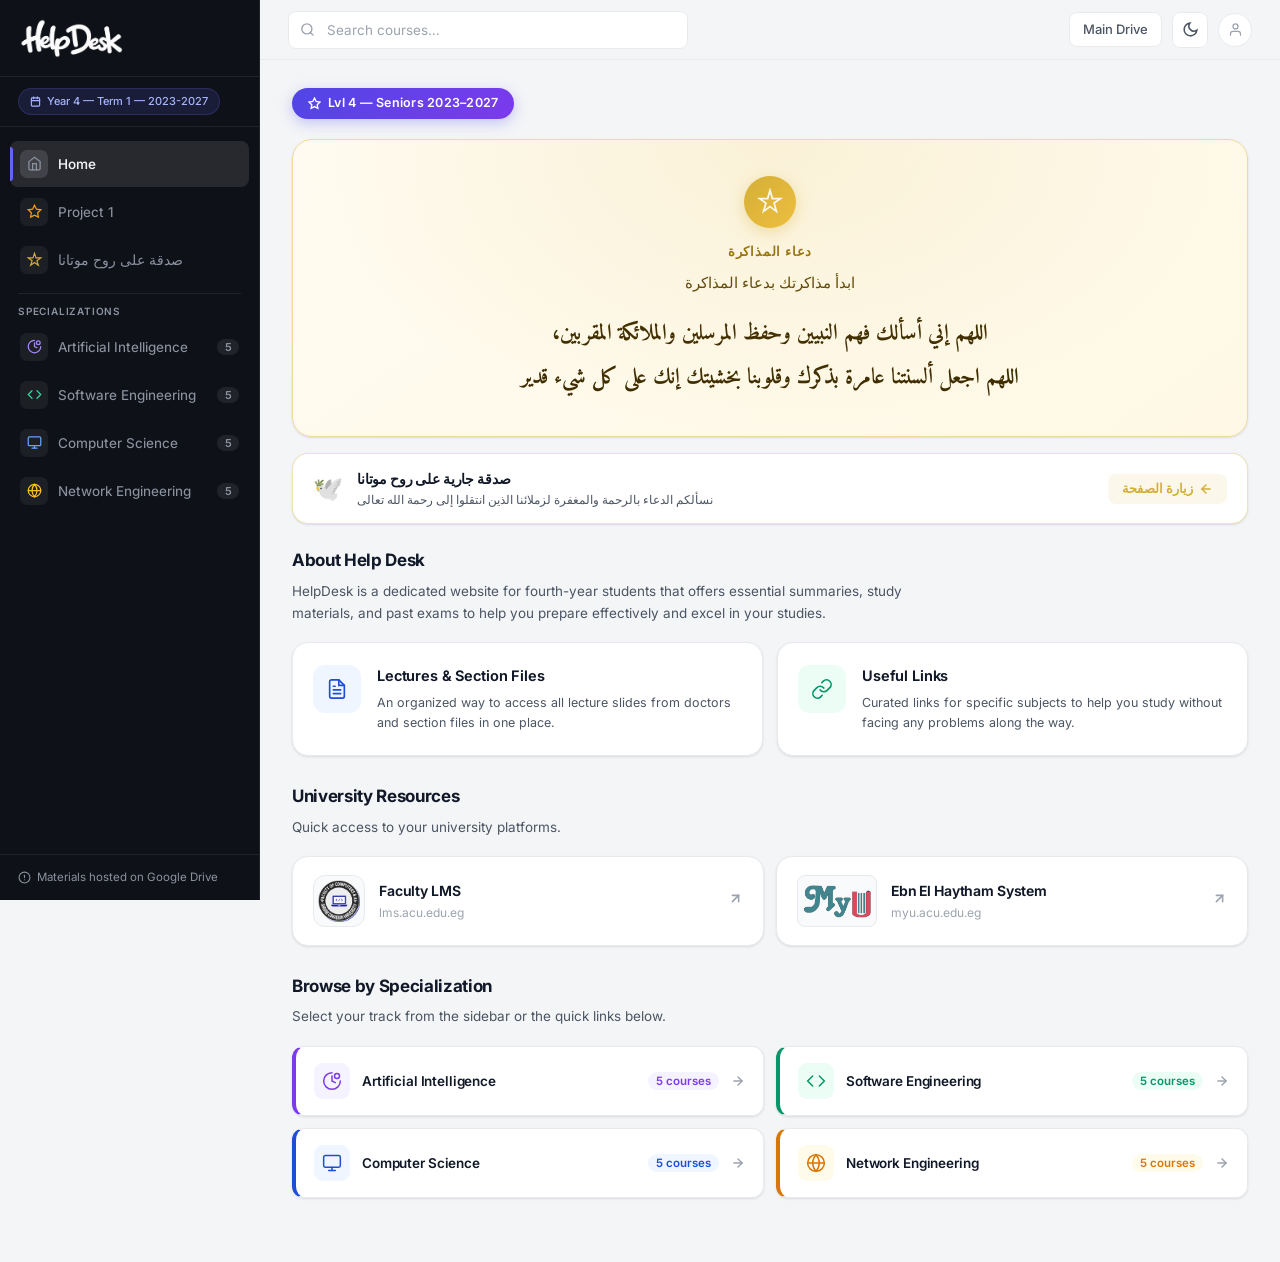
==== index.html @ 08534750 "feat: add memorial tribute page, D favicon logo, and update year range to 2023-2027" ====
<!DOCTYPE html>
<html lang="en" data-theme="light">
<head>
  <meta charset="UTF-8" />
  <meta name="viewport" content="width=device-width, initial-scale=1.0" />
  <title>ACU · Help Desk — L4 Term 1</title>
  <link rel="icon" type="image/png" href="images/D%20logo.png" />
  <link rel="apple-touch-icon" href="images/D%20logo.png" />
  <link rel="preconnect" href="https://fonts.googleapis.com" />
  <link rel="preconnect" href="https://fonts.gstatic.com" crossorigin />
  <link href="https://fonts.googleapis.com/css2?family=Inter:ital,opsz,wght@0,14..32,300;0,14..32,400;0,14..32,500;0,14..32,600;0,14..32,700;0,14..32,800;1,14..32,400&family=Amiri:ital,wght@0,400;0,700;1,400&display=swap" rel="stylesheet" />
  <link rel="stylesheet" href="styles.css" />
</head>
<body>

  <!-- ═══════════ SIDEBAR ═══════════ -->
  <aside class="sidebar" id="sidebar">

    <div class="sidebar-brand">
      <!-- logo 2 = white version, perfect on dark sidebar -->
      <img src="images/logo 2.png" alt="Help Desk" class="sidebar-logo" />
    </div>

    <div class="sidebar-term">
      <div class="term-pill">
        <svg width="11" height="11" viewBox="0 0 24 24" fill="none" stroke="currentColor" stroke-width="2.5" stroke-linecap="round"><rect x="3" y="4" width="18" height="18" rx="2"/><line x1="16" y1="2" x2="16" y2="6"/><line x1="8" y1="2" x2="8" y2="6"/><line x1="3" y1="10" x2="21" y2="10"/></svg>
        Year 4 &mdash; Term 1 &mdash; 2023-2027
      </div>
    </div>

    <nav class="sidebar-nav">

      <button class="nav-item active" data-view="home">
        <span class="nav-item-icon">
          <svg width="15" height="15" viewBox="0 0 24 24" fill="none" stroke="currentColor" stroke-width="2" stroke-linecap="round"><path d="M3 9l9-7 9 7v11a2 2 0 0 1-2 2H5a2 2 0 0 1-2-2z"/><polyline points="9 22 9 12 15 12 15 22"/></svg>
        </span>
        Home
      </button>

      <button class="nav-item nav-item-project" data-view="project1">
        <span class="nav-item-icon nav-proj">
          <svg width="15" height="15" viewBox="0 0 24 24" fill="none" stroke="currentColor" stroke-width="2" stroke-linecap="round"><polygon points="12 2 15.09 8.26 22 9.27 17 14.14 18.18 21.02 12 17.77 5.82 21.02 7 14.14 2 9.27 8.91 8.26 12 2"/></svg>
        </span>
        Project 1
      </button>

      <button class="nav-item nav-item-memorial" data-view="memorial">
        <span class="nav-item-icon nav-mem">
          <svg width="15" height="15" viewBox="0 0 24 24" fill="none" stroke="currentColor" stroke-width="1.8" stroke-linecap="round"><path d="M12 2l2.4 7.4h7.6l-6.2 4.5 2.4 7.4-6.2-4.5-6.2 4.5 2.4-7.4-6.2-4.5h7.6z"/></svg>
        </span>
        صدقة على روح موتانا
      </button>

      <div class="nav-divider"></div>
      <p class="nav-section-label">Specializations</p>

      <button class="nav-item" data-view="ai">
        <span class="nav-item-icon nav-ai">
          <svg width="15" height="15" viewBox="0 0 24 24" fill="none" stroke="currentColor" stroke-width="2" stroke-linecap="round"><path d="M12 2a10 10 0 1 0 10 10"/><path d="M12 6v6l4 2"/><circle cx="18" cy="6" r="3"/></svg>
        </span>
        Artificial Intelligence
        <span class="nav-item-count" id="nav-ai-count"></span>
      </button>

      <button class="nav-item" data-view="software">
        <span class="nav-item-icon nav-sw">
          <svg width="15" height="15" viewBox="0 0 24 24" fill="none" stroke="currentColor" stroke-width="2" stroke-linecap="round"><polyline points="16 18 22 12 16 6"/><polyline points="8 6 2 12 8 18"/></svg>
        </span>
        Software Engineering
        <span class="nav-item-count" id="nav-sw-count"></span>
      </button>

      <button class="nav-item" data-view="cs">
        <span class="nav-item-icon nav-cs">
          <svg width="15" height="15" viewBox="0 0 24 24" fill="none" stroke="currentColor" stroke-width="2" stroke-linecap="round"><rect x="2" y="3" width="20" height="14" rx="2"/><line x1="8" y1="21" x2="16" y2="21"/><line x1="12" y1="17" x2="12" y2="21"/></svg>
        </span>
        Computer Science
        <span class="nav-item-count" id="nav-cs-count"></span>
      </button>

      <button class="nav-item" data-view="network">
        <span class="nav-item-icon nav-net">
          <svg width="15" height="15" viewBox="0 0 24 24" fill="none" stroke="currentColor" stroke-width="2" stroke-linecap="round"><circle cx="12" cy="12" r="10"/><line x1="2" y1="12" x2="22" y2="12"/><path d="M12 2a15.3 15.3 0 0 1 4 10 15.3 15.3 0 0 1-4 10 15.3 15.3 0 0 1-4-10 15.3 15.3 0 0 1 4-10z"/></svg>
        </span>
        Network Engineering
        <span class="nav-item-count" id="nav-net-count"></span>
      </button>

    </nav>

    <div class="sidebar-footer">
      <div class="sidebar-footer-info">
        <svg width="13" height="13" viewBox="0 0 24 24" fill="none" stroke="currentColor" stroke-width="2" stroke-linecap="round"><circle cx="12" cy="12" r="10"/><line x1="12" y1="8" x2="12" y2="12"/><line x1="12" y1="16" x2="12.01" y2="16"/></svg>
        Materials hosted on Google Drive
      </div>
    </div>
  </aside>

  <!-- ═══════════ MAIN WRAPPER ═══════════ -->
  <div class="main-wrapper">

    <!-- ── TOP BAR ── -->
    <header class="topbar">
      <button class="menu-toggle" id="menuToggle" aria-label="Toggle menu">
        <svg width="20" height="20" viewBox="0 0 24 24" fill="none" stroke="currentColor" stroke-width="2.2" stroke-linecap="round"><line x1="3" y1="6" x2="21" y2="6"/><line x1="3" y1="12" x2="21" y2="12"/><line x1="3" y1="18" x2="21" y2="18"/></svg>
      </button>

      <!-- Logo visible on mobile when sidebar is hidden -->
      <img src="images/logo 1.png" alt="Help Desk" class="topbar-logo" />

      <div class="topbar-search">
        <svg class="search-icon-svg" width="15" height="15" viewBox="0 0 24 24" fill="none" stroke="currentColor" stroke-width="2.2" stroke-linecap="round"><circle cx="11" cy="11" r="8"/><line x1="21" y1="21" x2="16.65" y2="16.65"/></svg>
        <input type="text" id="searchInput" class="topbar-search-input" placeholder="Search courses…" />
      </div>

      <div class="topbar-right">
        <a href="https://drive.google.com/drive/folders/1LhXXsrjzi-ho9VLACnI80cPHUGIkJJxs?usp=sharing"
           target="_blank" rel="noopener noreferrer" class="topbar-drive-btn">
          <img src="https://ssl.gstatic.com/images/branding/product/1x/drive_2020q4_32dp.png"
               alt="Drive" width="16" height="16" onerror="this.style.display='none'" />
          Main Drive
        </a>

        <!-- ── THEME TOGGLE ── -->
        <button class="theme-toggle" id="themeToggle" aria-label="Toggle dark mode">
          <!-- Sun icon (shown in dark mode) -->
          <svg class="icon-sun" width="17" height="17" viewBox="0 0 24 24" fill="none" stroke="currentColor" stroke-width="2.2" stroke-linecap="round"><circle cx="12" cy="12" r="5"/><line x1="12" y1="1" x2="12" y2="3"/><line x1="12" y1="21" x2="12" y2="23"/><line x1="4.22" y1="4.22" x2="5.64" y2="5.64"/><line x1="18.36" y1="18.36" x2="19.78" y2="19.78"/><line x1="1" y1="12" x2="3" y2="12"/><line x1="21" y1="12" x2="23" y2="12"/><line x1="4.22" y1="19.78" x2="5.64" y2="18.36"/><line x1="18.36" y1="5.64" x2="19.78" y2="4.22"/></svg>
          <!-- Moon icon (shown in light mode) -->
          <svg class="icon-moon" width="17" height="17" viewBox="0 0 24 24" fill="none" stroke="currentColor" stroke-width="2.2" stroke-linecap="round"><path d="M21 12.79A9 9 0 1 1 11.21 3 7 7 0 0 0 21 12.79z"/></svg>
        </button>

        <div class="topbar-avatar">
          <svg width="15" height="15" viewBox="0 0 24 24" fill="none" stroke="currentColor" stroke-width="2" stroke-linecap="round"><path d="M20 21v-2a4 4 0 0 0-4-4H8a4 4 0 0 0-4 4v2"/><circle cx="12" cy="7" r="4"/></svg>
        </div>
      </div>
    </header>

    <!-- ── PAGE CONTENT ── -->
    <main class="page-content">

      <!-- ══════════════ HOME VIEW ══════════════ -->
      <div id="view-home" class="view active">

        <div class="home-level-row">
          <span class="level-badge">
            <svg width="13" height="13" viewBox="0 0 24 24" fill="none" stroke="currentColor" stroke-width="2.5" stroke-linecap="round"><polygon points="12 2 15.09 8.26 22 9.27 17 14.14 18.18 21.02 12 17.77 5.82 21.02 7 14.14 2 9.27 8.91 8.26 12 2"/></svg>
            Lvl 4 — Seniors 2023–2027
          </span>
        </div>

        <!-- Dua Card -->
        <div class="dua-card">
          <div class="dua-ornament">
            <svg width="28" height="28" viewBox="0 0 24 24" fill="none" stroke="currentColor" stroke-width="1.5" stroke-linecap="round"><path d="M12 2l2 7h7l-5.5 4 2 7L12 16l-5.5 4 2-7L3 9h7z"/></svg>
          </div>
          <p class="dua-label">دعاء المذاكرة</p>
          <p class="dua-text">ابدأ مذاكرتك بدعاء المذاكرة</p>
          <p class="dua-arabic">
            اللهم إني أسألك فهم النبيين وحفظ المرسلين والملائكة المقربين،<br />
            اللهم اجعل ألسنتنا عامرة بذكرك وقلوبنا بخشيتك إنك على كل شيء قدير
          </p>
        </div>

        <!-- Memorial Callout Banner on Home -->
        <div class="home-memorial-banner" id="homeMemorialBanner">
          <div class="hmb-left">
            <span class="hmb-icon">🕊️</span>
            <div class="hmb-text">
              <span class="hmb-title">صدقة جارية على روح موتانا</span>
              <span class="hmb-sub">نسألكم الدعاء بالرحمة والمغفرة لزملائنا الذين انتقلوا إلى رحمة الله تعالى</span>
            </div>
          </div>
          <span class="hmb-btn">
            زيارة الصفحة
            <svg width="14" height="14" viewBox="0 0 24 24" fill="none" stroke="currentColor" stroke-width="2.5" stroke-linecap="round"><line x1="19" y1="12" x2="5" y2="12"></line><polyline points="12 19 5 12 12 5"></polyline></svg>
          </span>
        </div>

        <!-- About -->
        <div class="home-section-block">
          <h2 class="home-section-title">About Help Desk</h2>
          <p class="home-section-desc">
            HelpDesk is a dedicated website for fourth-year students that offers essential summaries,
            study materials, and past exams to help you prepare effectively and excel in your studies.
          </p>
        </div>

        <!-- Feature cards -->
        <div class="feature-cards">
          <div class="feature-card">
            <div class="feature-icon fc-blue">
              <svg width="22" height="22" viewBox="0 0 24 24" fill="none" stroke="currentColor" stroke-width="1.8" stroke-linecap="round"><path d="M14 2H6a2 2 0 0 0-2 2v16a2 2 0 0 0 2 2h12a2 2 0 0 0 2-2V8z"/><polyline points="14 2 14 8 20 8"/><line x1="16" y1="13" x2="8" y2="13"/><line x1="16" y1="17" x2="8" y2="17"/><polyline points="10 9 9 9 8 9"/></svg>
            </div>
            <div class="feature-card-body">
              <h3 class="feature-card-title">Lectures &amp; Section Files</h3>
              <p class="feature-card-desc">An organized way to access all lecture slides from doctors and section files in one place.</p>
            </div>
          </div>
          <div class="feature-card">
            <div class="feature-icon fc-green">
              <svg width="22" height="22" viewBox="0 0 24 24" fill="none" stroke="currentColor" stroke-width="1.8" stroke-linecap="round"><path d="M10 13a5 5 0 0 0 7.54.54l3-3a5 5 0 0 0-7.07-7.07l-1.72 1.71"/><path d="M14 11a5 5 0 0 0-7.54-.54l-3 3a5 5 0 0 0 7.07 7.07l1.71-1.71"/></svg>
            </div>
            <div class="feature-card-body">
              <h3 class="feature-card-title">Useful Links</h3>
              <p class="feature-card-desc">Curated links for specific subjects to help you study without facing any problems along the way.</p>
            </div>
          </div>
        </div>

        <!-- University Resources -->
        <div class="home-section-block">
          <h2 class="home-section-title">University Resources</h2>
          <p class="home-section-desc">Quick access to your university platforms.</p>
        </div>

        <div class="resource-links-wrap">
          <a href="https://lms.acu.edu.eg" target="_blank" rel="noopener noreferrer" class="resource-link-card">
            <div class="resource-logo-wrap rl-plain">
              <img src="images/logo-lms.png" alt="ACU LMS" class="resource-logo-img" />
            </div>
            <div class="resource-link-text">
              <span class="resource-link-title">Faculty LMS</span>
              <span class="resource-link-url">lms.acu.edu.eg</span>
            </div>
            <div class="resource-link-arrow">
              <svg width="15" height="15" viewBox="0 0 24 24" fill="none" stroke="currentColor" stroke-width="2.5" stroke-linecap="round"><line x1="7" y1="17" x2="17" y2="7"/><polyline points="7 7 17 7 17 17"/></svg>
            </div>
          </a>
          <a href="https://myu.acu.edu.eg" target="_blank" rel="noopener noreferrer" class="resource-link-card">
            <div class="resource-logo-wrap rl-plain rl-myu">
              <img src="images/logo-myu.png" alt="MyU – Ebn El Haytham" class="resource-logo-img resource-logo-wide" />
            </div>
            <div class="resource-link-text">
              <span class="resource-link-title">Ebn El Haytham System</span>
              <span class="resource-link-url">myu.acu.edu.eg</span>
            </div>
            <div class="resource-link-arrow">
              <svg width="15" height="15" viewBox="0 0 24 24" fill="none" stroke="currentColor" stroke-width="2.5" stroke-linecap="round"><line x1="7" y1="17" x2="17" y2="7"/><polyline points="7 7 17 7 17 17"/></svg>
            </div>
          </a>
        </div>

        <!-- Browse by Spec -->
        <div class="home-section-block">
          <h2 class="home-section-title">Browse by Specialization</h2>
          <p class="home-section-desc">Select your track from the sidebar or the quick links below.</p>
        </div>

        <div class="spec-quick-grid">
          <button class="spec-quick-card sqc-ai"  data-view="ai">
            <div class="sqc-icon"><svg width="20" height="20" viewBox="0 0 24 24" fill="none" stroke="currentColor" stroke-width="1.8" stroke-linecap="round"><path d="M12 2a10 10 0 1 0 10 10"/><path d="M12 6v6l4 2"/><circle cx="18" cy="6" r="3"/></svg></div>
            <span class="sqc-name">Artificial Intelligence</span>
            <span class="sqc-count" id="sqc-ai-count"></span>
            <svg class="sqc-arrow" width="14" height="14" viewBox="0 0 24 24" fill="none" stroke="currentColor" stroke-width="2.5" stroke-linecap="round"><line x1="5" y1="12" x2="19" y2="12"/><polyline points="12 5 19 12 12 19"/></svg>
          </button>
          <button class="spec-quick-card sqc-sw"  data-view="software">
            <div class="sqc-icon"><svg width="20" height="20" viewBox="0 0 24 24" fill="none" stroke="currentColor" stroke-width="1.8" stroke-linecap="round"><polyline points="16 18 22 12 16 6"/><polyline points="8 6 2 12 8 18"/></svg></div>
            <span class="sqc-name">Software Engineering</span>
            <span class="sqc-count" id="sqc-sw-count"></span>
            <svg class="sqc-arrow" width="14" height="14" viewBox="0 0 24 24" fill="none" stroke="currentColor" stroke-width="2.5" stroke-linecap="round"><line x1="5" y1="12" x2="19" y2="12"/><polyline points="12 5 19 12 12 19"/></svg>
          </button>
          <button class="spec-quick-card sqc-cs"  data-view="cs">
            <div class="sqc-icon"><svg width="20" height="20" viewBox="0 0 24 24" fill="none" stroke="currentColor" stroke-width="1.8" stroke-linecap="round"><rect x="2" y="3" width="20" height="14" rx="2"/><line x1="8" y1="21" x2="16" y2="21"/><line x1="12" y1="17" x2="12" y2="21"/></svg></div>
            <span class="sqc-name">Computer Science</span>
            <span class="sqc-count" id="sqc-cs-count"></span>
            <svg class="sqc-arrow" width="14" height="14" viewBox="0 0 24 24" fill="none" stroke="currentColor" stroke-width="2.5" stroke-linecap="round"><line x1="5" y1="12" x2="19" y2="12"/><polyline points="12 5 19 12 12 19"/></svg>
          </button>
          <button class="spec-quick-card sqc-net" data-view="network">
            <div class="sqc-icon"><svg width="20" height="20" viewBox="0 0 24 24" fill="none" stroke="currentColor" stroke-width="1.8" stroke-linecap="round"><circle cx="12" cy="12" r="10"/><line x1="2" y1="12" x2="22" y2="12"/><path d="M12 2a15.3 15.3 0 0 1 4 10 15.3 15.3 0 0 1-4 10 15.3 15.3 0 0 1-4-10 15.3 15.3 0 0 1 4-10z"/></svg></div>
            <span class="sqc-name">Network Engineering</span>
            <span class="sqc-count" id="sqc-net-count"></span>
            <svg class="sqc-arrow" width="14" height="14" viewBox="0 0 24 24" fill="none" stroke="currentColor" stroke-width="2.5" stroke-linecap="round"><line x1="5" y1="12" x2="19" y2="12"/><polyline points="12 5 19 12 12 19"/></svg>
          </button>
        </div>

      </div><!-- /view-home -->

      <!-- ══════════════ PROJECT 1 VIEW ══════════════ -->
      <div id="view-project1" class="view">

        <!-- Header banner -->
        <div class="proj-hero">
          <div class="proj-hero-left">
            <div class="proj-hero-icon">
              <svg width="28" height="28" viewBox="0 0 24 24" fill="none" stroke="currentColor" stroke-width="1.8" stroke-linecap="round"><polygon points="12 2 15.09 8.26 22 9.27 17 14.14 18.18 21.02 12 17.77 5.82 21.02 7 14.14 2 9.27 8.91 8.26 12 2"/></svg>
            </div>
            <div>
              <p class="proj-hero-eyebrow">Year 4 · Term 1 · Graduation Project</p>
              <h1 class="proj-hero-title">Project 1</h1>
              <p class="proj-hero-sub">Official registration instructions and document for all graduation project teams.</p>
            </div>
          </div>
        </div>

        <!-- Registration Paper Callout Card -->
        <div class="proj-paper-card">
          <div class="proj-paper-left">
            <div class="proj-paper-icon">
              <svg width="24" height="24" viewBox="0 0 24 24" fill="none" stroke="currentColor" stroke-width="1.8" stroke-linecap="round" stroke-linejoin="round">
                <path d="M14 2H6a2 2 0 0 0-2 2v16a2 2 0 0 0 2 2h12a2 2 0 0 0 2-2V8z"></path>
                <polyline points="14 2 14 8 20 8"></polyline>
                <line x1="16" y1="13" x2="8" y2="13"></line>
                <line x1="16" y1="17" x2="8" y2="17"></line>
                <polyline points="10 9 9 9 8 9"></polyline>
              </svg>
            </div>
            <div>
              <h3 class="proj-paper-title">Official Registration Form</h3>
              <p class="proj-paper-desc">Download and print the official Project 1 registration paper from Google Drive.</p>
            </div>
          </div>
          <a href="https://drive.google.com/file/d/1460N9HAFZfGR1ZW2xSIylNCJNWN2vPvY/view?usp=sharing" target="_blank" rel="noopener noreferrer" class="proj-paper-btn">
            <img src="https://ssl.gstatic.com/images/branding/product/1x/drive_2020q4_32dp.png" alt="Drive" width="16" height="16" onerror="this.style.display='none'" />
            Open on Google Drive
            <svg width="14" height="14" viewBox="0 0 24 24" fill="none" stroke="currentColor" stroke-width="2.2" stroke-linecap="round"><line x1="7" y1="17" x2="17" y2="7"></line><polyline points="7 7 17 7 17 17"></polyline></svg>
          </a>
        </div>

        <!-- Registration Instructions & Rules -->
        <div class="home-section-block">
          <h2 class="home-section-title">Registration Guidelines</h2>
          <p class="home-section-desc">Follow these mandatory steps to successfully register your graduation project.</p>
        </div>

        <div class="proj-rules-grid">

          <div class="proj-rule-card">
            <div class="proj-rule-num">1</div>
            <div class="proj-rule-body">
              <h3 class="proj-rule-title">Team Composition</h3>
              <p class="proj-rule-text">Every team must consist of <strong>6 to 7 members</strong>. Form your group before approaching supervisors.</p>
            </div>
          </div>

          <div class="proj-rule-card">
            <div class="proj-rule-num">2</div>
            <div class="proj-rule-body">
              <h3 class="proj-rule-title">Doctor's Signature</h3>
              <p class="proj-rule-text">Each team must print the registration paper and have it officially signed by your <strong>desired supervisor (Doctor)</strong>.</p>
            </div>
          </div>

          <div class="proj-rule-card">
            <div class="proj-rule-num">3</div>
            <div class="proj-rule-body">
              <h3 class="proj-rule-title">Submit to TAs</h3>
              <p class="proj-rule-text">Once signed by the doctor, send the signed registration paper to the <strong>Teaching Assistant (TA)</strong> of each student in the team to complete the registration.</p>
            </div>
          </div>

        </div>

      </div><!-- /view-project1 -->

      <!-- ══════════════ MEMORIAL VIEW ══════════════ -->
      <div id="view-memorial" class="view">

        <!-- Quran Verse & Intro Banner -->
        <div class="memorial-hero">
          <div class="memorial-ornament">
            <svg width="28" height="28" viewBox="0 0 24 24" fill="none" stroke="currentColor" stroke-width="1.6" stroke-linecap="round"><path d="M12 2l2.4 7.4h7.6l-6.2 4.5 2.4 7.4-6.2-4.5-6.2 4.5 2.4-7.4-6.2-4.5h7.6z"/></svg>
          </div>
          <p class="memorial-bismillah">بِسْمِ اللَّهِ الرَّحْمَٰنِ الرَّحِيمِ</p>
          <h1 class="memorial-quran-verse">﴿ وَبَشِّرِ الصَّابِرِينَ الَّذِينَ إِذَا أَصَابَتْهُم مُّصِيبَةٌ قَالُوا إِنَّا لِلَّهِ وَإِنَّا إِلَيْهِ رَاجِعُونَ ﴾</h1>

          <div class="memorial-intro-box">
            <p class="memorial-intro-text">
              نرجو منكم الدعاء بالرحمة والمغفرة لزملائنا من الدفعة الأكبر والكليات الأخرى الذين انتقلوا إلى رحمة الله. نسأل الله أن يجعل قبورهم روضة من رياض الجنة، وأن يلهم أهلهم وذويهم الصبر والسلوان.
            </p>
          </div>
        </div>

        <!-- Section Title -->
        <div class="home-section-block memorial-section-head">
          <h2 class="home-section-title">فقداء جامعتنا الغاليين</h2>
          <p class="home-section-desc">نسألكم الفاتحة وصالح الدعاء لهم بالرحمة والمغفرة</p>
        </div>

        <!-- Students Memorial Grid -->
        <div class="memorial-grid">

          <!-- Student 1: Mahmoud -->
          <div class="memorial-card">
            <div class="memorial-avatar-wrap">
              <img src="images/memorial/mahmoud.webp" alt="محمود محمد عبدالحكم الطويل" class="memorial-avatar-img" />
              <span class="memorial-badge">كلية حاسبات</span>
            </div>
            <div class="memorial-card-body">
              <h3 class="memorial-name">محمود محمد عبدالحكم الطويل</h3>
              <p class="memorial-faculty">كلية الحاسبات والمعلومات</p>
              <div class="memorial-divider"></div>
              <p class="memorial-dua">
                اللهم اغفر له وارحمه، وعافه واعف عنه، وأكرم نزله، ووسّع مدخله، واغسله بالماء والثلج والبرد، ونقّه من الخطايا كما ينقى الثوب الأبيض من الدنس، واجعل قبره روضة من رياض الجنة.
              </p>
            </div>
          </div>

          <!-- Student 2: Abdullah -->
          <div class="memorial-card">
            <div class="memorial-avatar-wrap">
              <img src="images/memorial/abdullah.webp" alt="عبدالله طه" class="memorial-avatar-img" />
              <span class="memorial-badge">كلية حاسبات</span>
            </div>
            <div class="memorial-card-body">
              <h3 class="memorial-name">عبدالله طه</h3>
              <p class="memorial-faculty">كلية الحاسبات والمعلومات</p>
              <div class="memorial-divider"></div>
              <p class="memorial-dua">
                اللهم ارحمه رحمة واسعة، وأسكنه فسيح جناتك، وعوّض شبابه بالجنة، واجعل الفردوس الأعلى داره ومستقره، واللهم املأ قبره نوراً وسروراً ورضا وغفراناً.
              </p>
            </div>
          </div>

          <!-- Student 3: Mostafa -->
          <div class="memorial-card">
            <div class="memorial-avatar-wrap">
              <img src="images/memorial/mostafa.jpg" alt="مصطفى محمود" class="memorial-avatar-img" />
              <span class="memorial-badge badge-eng">كلية هندسة</span>
            </div>
            <div class="memorial-card-body">
              <h3 class="memorial-name">مصطفى محمود</h3>
              <p class="memorial-faculty">كلية الهندسة</p>
              <div class="memorial-divider"></div>
              <p class="memorial-dua">
                اللهم ارحم شبابه واغفر له، وثبته عند السؤال، واجعل عمله الصالح شفيعاً له، وصبّر أهله ومحبيه، واجمعه مع الصالحين والشهداء في جنات النعيم.
              </p>
            </div>
          </div>

        </div>

        <!-- Comprehensive Collective Prayer Card -->
        <div class="memorial-general-card">
          <div class="mgc-header">
            <span class="mgc-icon">🤲</span>
            <h3 class="mgc-title">دعاء جامع لأمواتنا وأموات المسلمين جميعاً</h3>
          </div>
          <p class="mgc-text">
            اللهم اغفر لحيّنا وميّتنا، وشاهدنا وغائبنا، وصغيرنا وكبيرنا، وذكرنا وأنثانا.. اللهم من أحييته منا فأحيه على الإسلام، ومن توفيته منا فتوفه على الإيمان.. اللهم لا تحرمنا أجرهم ولا تفتنا بعدهم، واغفر لنا ولهم، واجمعنا بهم في جنات النعيم إخواناً على سرر متقابلين.
          </p>
        </div>

      </div><!-- /view-memorial -->

      <!-- ══════════════ COURSES VIEW ══════════════ -->
      <div id="view-courses" class="view">

        <section class="dashboard-banner">
          <div class="banner-left">
            <p class="banner-eyebrow" id="banner-eyebrow">Specialization</p>
            <h1 class="banner-title" id="banner-title">Courses</h1>
            <p class="banner-sub" id="banner-sub">Click any course to access its materials.</p>
          </div>
          <div class="banner-stats">
            <div class="stat-item">
              <span class="stat-number" id="stat-courses">0</span>
              <span class="stat-label">Courses</span>
            </div>
            <div class="stat-divider"></div>
            <div class="stat-item">
              <span class="stat-number">1</span>
              <span class="stat-label">Term</span>
            </div>
          </div>
        </section>

        <div id="search-notice" class="search-notice hidden">
          <svg width="14" height="14" viewBox="0 0 24 24" fill="none" stroke="currentColor" stroke-width="2.2" stroke-linecap="round"><circle cx="11" cy="11" r="8"/><line x1="21" y1="21" x2="16.65" y2="16.65"/></svg>
          Showing results for "<span id="search-query"></span>"
          <button id="clear-search" class="clear-search-btn">Clear</button>
        </div>

        <div class="courses-container" id="courses-container">
          <section class="course-section" data-spec="ai" id="section-ai">
            <div class="section-header">
              <div class="section-header-left">
                <div class="section-dot dot-ai"></div>
                <h2 class="section-title">Artificial Intelligence</h2>
                <span class="section-badge badge-ai" id="ai-count"></span>
              </div>
              <div class="section-header-line"></div>
            </div>
            <div class="cards-grid" id="ai-grid"></div>
          </section>
          <section class="course-section" data-spec="software" id="section-software">
            <div class="section-header">
              <div class="section-header-left">
                <div class="section-dot dot-sw"></div>
                <h2 class="section-title">Software Engineering</h2>
                <span class="section-badge badge-sw" id="sw-count"></span>
              </div>
              <div class="section-header-line"></div>
            </div>
            <div class="cards-grid" id="sw-grid"></div>
          </section>
          <section class="course-section" data-spec="cs" id="section-cs">
            <div class="section-header">
              <div class="section-header-left">
                <div class="section-dot dot-cs"></div>
                <h2 class="section-title">Computer Science</h2>
                <span class="section-badge badge-cs" id="cs-count"></span>
              </div>
              <div class="section-header-line"></div>
            </div>
            <div class="cards-grid" id="cs-grid"></div>
          </section>
          <section class="course-section" data-spec="network" id="section-network">
            <div class="section-header">
              <div class="section-header-left">
                <div class="section-dot dot-net"></div>
                <h2 class="section-title">Network Engineering</h2>
                <span class="section-badge badge-net" id="net-count"></span>
              </div>
              <div class="section-header-line"></div>
            </div>
            <div class="cards-grid" id="net-grid"></div>
          </section>
        </div>

      </div><!-- /view-courses -->

    </main>
  </div>

  <!-- ═══════════ DRAWER ═══════════ -->
  <div class="drawer-overlay hidden" id="drawer-overlay">
    <div class="drawer" id="drawer">
      <div class="drawer-header" id="drawer-header">
        <button class="drawer-close" id="drawer-close">
          <svg width="16" height="16" viewBox="0 0 24 24" fill="none" stroke="currentColor" stroke-width="2.5" stroke-linecap="round"><line x1="18" y1="6" x2="6" y2="18"/><line x1="6" y1="6" x2="18" y2="18"/></svg>
        </button>
        <div class="drawer-header-content">
          <span class="drawer-spec-badge" id="drawer-badge"></span>
          <h2 class="drawer-title" id="drawer-title"></h2>
        </div>
      </div>
      <div class="drawer-body">
        <div class="drawer-section">
          <p class="drawer-section-label">About this Course</p>
          <p class="drawer-desc" id="drawer-desc"></p>
        </div>
        <div class="drawer-section">
          <p class="drawer-section-label">Topics Covered</p>
          <div class="drawer-tags" id="drawer-tags"></div>
        </div>
        <div class="drawer-section">
          <p class="drawer-section-label">Course Materials</p>
          <div class="drawer-info-row">
            <svg width="14" height="14" viewBox="0 0 24 24" fill="none" stroke="currentColor" stroke-width="2" stroke-linecap="round"><path d="M14 2H6a2 2 0 0 0-2 2v16a2 2 0 0 0 2 2h12a2 2 0 0 0 2-2V8z"/><polyline points="14 2 14 8 20 8"/></svg>
            All materials are available on Google Drive
          </div>
        </div>
        <a id="drawer-drive-link" class="drawer-drive-btn" target="_blank" rel="noopener noreferrer">
          <span class="drive-btn-icon">
            <img src="https://ssl.gstatic.com/images/branding/product/1x/drive_2020q4_32dp.png" onerror="this.style.display='none'" alt="" width="20" height="20" />
          </span>
          <span class="drive-btn-text">
            <span class="drive-btn-main">Open Course Materials</span>
            <span class="drive-btn-sub">Redirects to Google Drive</span>
          </span>
          <svg width="15" height="15" viewBox="0 0 24 24" fill="none" stroke="currentColor" stroke-width="2.2" stroke-linecap="round"><line x1="7" y1="17" x2="17" y2="7"/><polyline points="7 7 17 7 17 17"/></svg>
        </a>
      </div>
    </div>
  </div>

  <div class="sidebar-backdrop hidden" id="sidebarBackdrop"></div>

  <script src="data.js"></script>
  <script src="app.js"></script>
</body>
</html>
---- styles.css ----
/* ═══════════════════════════════════════════════════════════════
   ACU HELP DESK  ·  Premium LMS Stylesheet  v3 (Dark/Light Mode)
   ═══════════════════════════════════════════════════════════════ */

*, *::before, *::after { box-sizing: border-box; margin: 0; padding: 0; }

/* ─── THEME TOKENS: LIGHT ────────────────────────────────────── */
:root {
  --sidebar-w: 260px;
  --topbar-h:  60px;

  /* Sidebar (always dark) */
  --sb-bg:      #0e1117;
  --sb-hover:   rgba(255,255,255,.06);
  --sb-active:  rgba(255,255,255,.1);
  --sb-border:  rgba(255,255,255,.08);
  --sb-text:    #8b92a0;
  --sb-bright:  #f0f2f5;

  /* Surface */
  --bg:       #f4f5f7;
  --surface:  #ffffff;
  --surface2: #f9fafb;
  --border:   #e8eaed;
  --border2:  #f0f1f3;

  /* Text */
  --text:  #111827;
  --text2: #4b5563;
  --muted: #9ca3af;

  /* Topbar */
  --topbar-bg: rgba(244,245,247,.92);

  /* Spec colors */
  --ai-c:#7c3aed; --ai-s:#f5f3ff; --ai-b:#ddd6fe; --ai-ga:#5b21b6; --ai-gb:#7c3aed;
  --sw-c:#059669; --sw-s:#ecfdf5; --sw-b:#a7f3d0; --sw-ga:#064e3b; --sw-gb:#059669;
  --cs-c:#1d4ed8; --cs-s:#eff6ff; --cs-b:#bfdbfe; --cs-ga:#1e3a8a; --cs-gb:#1d4ed8;
  --nt-c:#d97706; --nt-s:#fffbeb; --nt-b:#fde68a; --nt-ga:#92400e; --nt-gb:#d97706;

  /* Dua card */
  --dua-bg:   linear-gradient(145deg,#fffbf0,#fff8e6);
  --dua-bord: #f0d99a;
  --dua-text: #3d2c00;
  --dua-sub:  #5c4606;
  --dua-lbl:  #92710a;

  /* Misc */
  --r-sm:8px; --r-md:12px; --r-lg:16px; --r-xl:20px;
  --sh-sm:0 1px 3px rgba(0,0,0,.07),0 1px 2px rgba(0,0,0,.04);
  --sh-md:0 4px 16px rgba(0,0,0,.08),0 2px 6px rgba(0,0,0,.05);
  --sh-lg:0 20px 48px rgba(0,0,0,.13),0 8px 20px rgba(0,0,0,.07);
  --ease:.18s cubic-bezier(.4,0,.2,1);
}

/* ─── THEME TOKENS: DARK ─────────────────────────────────────── */
[data-theme="dark"] {
  --bg:       #0d0f14;
  --surface:  #161b27;
  --surface2: #1c2333;
  --border:   #2a3347;
  --border2:  #222840;

  --text:  #e8edf5;
  --text2: #94a3b8;
  --muted: #4f6070;

  --topbar-bg: rgba(13,15,20,.92);

  /* Spec soft tints — darker in dark mode */
  --ai-s:#1e1535; --ai-b:#3b1f6e;
  --sw-s:#0c2318; --sw-b:#0f4a30;
  --cs-s:#0f1d3d; --cs-b:#1a3470;
  --nt-s:#231608; --nt-b:#5a3300;

  /* Dua card */
  --dua-bg:   linear-gradient(145deg,#1f1a0d,#231c0a);
  --dua-bord: #4a380a;
  --dua-text: #e8d5a3;
  --dua-sub:  #c9a84c;
  --dua-lbl:  #d4af37;
}

/* ─── BASE ───────────────────────────────────────────────────── */
html { scroll-behavior: smooth; }
body {
  font-family: 'Inter',-apple-system,BlinkMacSystemFont,sans-serif;
  font-size: 14px; line-height: 1.5;
  color: var(--text); background: var(--bg);
  display: flex; min-height: 100vh;
  -webkit-font-smoothing: antialiased;
  transition: background .3s, color .3s;
}

/* ─── SIDEBAR ────────────────────────────────────────────────── */
.sidebar {
  width: var(--sidebar-w); min-height: 100vh;
  background: var(--sb-bg);
  display: flex; flex-direction: column;
  position: fixed; left:0; top:0; bottom:0;
  z-index: 200; border-right: 1px solid var(--sb-border);
  transition: transform var(--ease);
}

/* Logo in sidebar */
.sidebar-brand {
  padding: 18px 20px;
  border-bottom: 1px solid var(--sb-border);
  display: flex; align-items: center;
}
.sidebar-logo {
  height: 40px;
  width: auto;
  object-fit: contain;
  /* logo 2 is white — shown perfectly on dark sidebar */
  filter: brightness(1);
}

.sidebar-term {
  padding: 11px 18px;
  border-bottom: 1px solid var(--sb-border);
}
.term-pill {
  display: inline-flex; align-items: center; gap: 6px;
  background: rgba(99,102,241,.15); color: #a5b4fc;
  border: 1px solid rgba(99,102,241,.22);
  border-radius: 20px; padding: 4px 11px;
  font-size: 11px; font-weight: 500;
}

.sidebar-nav { flex:1; padding:14px 10px 12px; overflow-y:auto; }
.sidebar-nav::-webkit-scrollbar { width:0; }

.nav-section-label {
  font-size:10px; font-weight:600; letter-spacing:.08em;
  text-transform:uppercase; color:var(--sb-text);
  padding:0 8px; margin-bottom:5px; margin-top:4px;
}
.nav-divider { height:1px; background:var(--sb-border); margin:10px 8px; }

.nav-item {
  width:100%; display:flex; align-items:center; gap:10px;
  padding:9px 10px; border-radius:var(--r-sm);
  border:none; background:transparent;
  color:var(--sb-text); font-family:inherit;
  font-size:13.5px; font-weight:450;
  cursor:pointer; text-align:left;
  transition:background var(--ease), color var(--ease);
  margin-bottom:2px; position:relative;
}
.nav-item:hover  { background:var(--sb-hover); color:var(--sb-bright); }
.nav-item.active { background:var(--sb-active); color:var(--sb-bright); font-weight:550; }
.nav-item.active::before {
  content:''; position:absolute; left:0; top:6px; bottom:6px;
  width:3px; border-radius:0 3px 3px 0; background:#6366f1;
}

.nav-item-icon {
  width:28px; height:28px; border-radius:7px;
  display:flex; align-items:center; justify-content:center;
  background:rgba(255,255,255,.06); flex-shrink:0;
  color:var(--sb-text); transition:background var(--ease);
}
.nav-item:hover .nav-item-icon,
.nav-item.active .nav-item-icon { background:rgba(255,255,255,.12); }
.nav-ai { color:#a78bfa; } .nav-sw { color:#34d399; }
.nav-cs { color:#60a5fa; } .nav-net { color:#fbbf24; }

.nav-item-count {
  margin-left:auto; font-size:11px; font-weight:600;
  background:rgba(255,255,255,.08); color:var(--sb-text);
  border-radius:20px; padding:1px 7px; min-width:22px; text-align:center;
}

.sidebar-footer { border-top:1px solid var(--sb-border); padding:14px 18px; }
.sidebar-footer-info { display:flex; align-items:center; gap:6px; font-size:11.5px; color:var(--sb-text); }

/* ─── MAIN WRAPPER ───────────────────────────────────────────── */
.main-wrapper { flex:1; margin-left:var(--sidebar-w); display:flex; flex-direction:column; min-height:100vh; }

/* ─── TOPBAR ─────────────────────────────────────────────────── */
.topbar {
  position:sticky; top:0; z-index:100;
  height:var(--topbar-h); background:var(--topbar-bg);
  backdrop-filter:blur(14px);
  border-bottom:1px solid var(--border);
  display:flex; align-items:center; gap:14px; padding:0 28px;
  transition: background .3s, border-color .3s;
}

.menu-toggle { display:none; background:transparent; border:none; cursor:pointer; color:var(--text2); padding:4px; border-radius:6px; flex-shrink:0; }

/* Dark logo for light topbar, hidden on desktop (sidebar has the white logo) */
.topbar-logo {
  display: none; /* shown only on mobile */
  height: 32px; width: auto; object-fit: contain;
}
/* In dark mode the topbar logo needs to be white too */
[data-theme="dark"] .topbar-logo { filter: invert(1); }

.topbar-search { flex:1; max-width:400px; position:relative; display:flex; align-items:center; }
.search-icon-svg { position:absolute; left:12px; color:var(--muted); pointer-events:none; }
.topbar-search-input {
  width:100%; height:38px; padding:0 16px 0 38px;
  background:var(--surface); border:1.5px solid var(--border);
  border-radius:var(--r-sm); font-family:inherit; font-size:13.5px;
  color:var(--text); outline:none;
  transition:border-color var(--ease), box-shadow var(--ease), background .3s;
}
.topbar-search-input::placeholder { color:var(--muted); }
.topbar-search-input:focus { border-color:#6366f1; box-shadow:0 0 0 3px rgba(99,102,241,.11); }

.topbar-right { margin-left:auto; display:flex; align-items:center; gap:10px; }
.topbar-drive-btn {
  display:flex; align-items:center; gap:7px;
  padding:7px 13px; background:var(--surface); border:1.5px solid var(--border);
  border-radius:var(--r-sm); font-size:13px; font-weight:500; color:var(--text2);
  text-decoration:none; white-space:nowrap;
  transition:border-color var(--ease), color var(--ease), background .3s;
}
.topbar-drive-btn:hover { border-color:#6366f1; color:#6366f1; }

/* ─── THEME TOGGLE ───────────────────────────────────────────── */
.theme-toggle {
  width:36px; height:36px; border-radius:var(--r-sm);
  background:var(--surface); border:1.5px solid var(--border);
  display:flex; align-items:center; justify-content:center;
  cursor:pointer; color:var(--text2);
  transition:background var(--ease), border-color var(--ease), color var(--ease), transform var(--ease);
  flex-shrink:0;
}
.theme-toggle:hover {
  border-color:#6366f1; color:#6366f1;
  transform:rotate(12deg);
}

/* Show only the right icon per theme */
[data-theme="light"] .icon-sun  { display:none; }
[data-theme="light"] .icon-moon { display:block; }
[data-theme="dark"]  .icon-sun  { display:block; }
[data-theme="dark"]  .icon-moon { display:none; }

.topbar-avatar {
  width:34px; height:34px; border-radius:50%;
  background:var(--surface); border:1.5px solid var(--border);
  display:flex; align-items:center; justify-content:center;
  color:var(--muted); transition:background .3s;
}

/* ─── VIEWS ──────────────────────────────────────────────────── */
.page-content { flex:1; padding:28px 32px 64px; }
.view { display:none; }
.view.active { display:block; }

/* ─── HOME VIEW ──────────────────────────────────────────────── */
.home-level-row { margin-bottom:20px; }
.level-badge {
  display:inline-flex; align-items:center; gap:7px;
  background:linear-gradient(135deg,#4f46e5,#7c3aed);
  color:#fff; border-radius:20px; padding:6px 16px;
  font-size:12.5px; font-weight:600; letter-spacing:.02em;
  box-shadow:0 4px 14px rgba(99,102,241,.35);
}

/* Dua card */
.dua-card {
  background: var(--dua-bg);
  border:1px solid var(--dua-bord);
  border-radius:var(--r-xl); padding:36px 40px;
  margin-bottom:28px; text-align:center; position:relative;
  overflow:hidden; box-shadow:var(--sh-sm);
  transition: background .3s, border-color .3s;
}
.dua-card::before {
  content:''; position:absolute; inset:0;
  background:radial-gradient(ellipse at 50% 0%,rgba(212,175,55,.12) 0%,transparent 70%);
  pointer-events:none;
}
.dua-ornament {
  display:inline-flex; align-items:center; justify-content:center;
  width:52px; height:52px; border-radius:50%;
  background:linear-gradient(135deg,#d4af37,#f0c040);
  color:#fff; margin:0 auto 14px;
  box-shadow:0 4px 16px rgba(212,175,55,.35);
}
.dua-label  { font-size:13px; font-weight:600; letter-spacing:.06em; color:var(--dua-lbl); text-transform:uppercase; margin-bottom:10px; transition:color .3s; }
.dua-text   { font-size:14.5px; color:var(--dua-sub); font-weight:500; margin-bottom:18px; line-height:1.6; transition:color .3s; }
.dua-arabic {
  font-family:'Amiri','Traditional Arabic',serif;
  font-size:22px; line-height:2; color:var(--dua-text);
  direction:rtl; text-align:center; font-weight:700;
  transition:color .3s;
}

/* About / section blocks */
.home-section-block { margin-bottom:18px; }
.home-section-title { font-size:17px; font-weight:700; color:var(--text); letter-spacing:-.02em; margin-bottom:6px; }
.home-section-desc  { font-size:13.5px; color:var(--text2); line-height:1.65; max-width:620px; }

/* Feature cards */
.feature-cards { display:grid; grid-template-columns:1fr 1fr; gap:14px; margin-bottom:28px; }
.feature-card {
  display:flex; gap:16px;
  background:var(--surface); border:1px solid var(--border);
  border-radius:var(--r-lg); padding:22px 20px;
  box-shadow:var(--sh-sm);
  transition:box-shadow var(--ease), transform var(--ease), background .3s, border-color .3s;
}
.feature-card:hover { box-shadow:var(--sh-md); transform:translateY(-2px); }
.feature-icon { width:48px; height:48px; border-radius:var(--r-md); display:flex; align-items:center; justify-content:center; flex-shrink:0; }
.fc-blue  { background:var(--cs-s); color:var(--cs-c); }
.fc-green { background:var(--sw-s); color:var(--sw-c); }
.feature-card-title { font-size:14.5px; font-weight:650; color:var(--text); margin-bottom:6px; letter-spacing:-.01em; }
.feature-card-desc  { font-size:12.5px; color:var(--text2); line-height:1.6; }

/* Resource links */
.resource-links-wrap { display:grid; grid-template-columns:1fr 1fr; gap:12px; margin-bottom:28px; }
.resource-link-card {
  display:flex; align-items:center; gap:14px;
  background:var(--surface); border:1.5px solid var(--border);
  border-radius:var(--r-lg); padding:18px 20px;
  text-decoration:none; color:inherit; box-shadow:var(--sh-sm);
  transition:border-color var(--ease), box-shadow var(--ease), transform var(--ease), background .3s;
}
.resource-link-card:hover { border-color:#6366f1; box-shadow:0 0 0 3px rgba(99,102,241,.08),var(--sh-md); transform:translateY(-2px); }
.resource-logo-wrap {
  width:52px; height:52px; border-radius:var(--r-md);
  display:flex; align-items:center; justify-content:center; flex-shrink:0; overflow:hidden;
}
.rl-plain { background:var(--surface2); border:1px solid var(--border); }
.rl-myu   { width:80px; border-radius:var(--r-sm); background:var(--surface2); }
.resource-logo-img { width:100%; height:100%; object-fit:contain; padding:4px; }
.resource-logo-wide { object-fit:contain; padding:6px 4px; }
/* In dark mode, the LMS badge logo is dark on white so it needs a white bg */
[data-theme="dark"] .rl-plain { background:#fff; }
[data-theme="dark"] .rl-myu   { background:#fff; }

.resource-link-text { display:flex; flex-direction:column; gap:3px; flex:1; min-width:0; }
.resource-link-title { font-size:14px; font-weight:650; color:var(--text); letter-spacing:-.01em; white-space:nowrap; overflow:hidden; text-overflow:ellipsis; }
.resource-link-url   { font-size:12px; color:var(--muted); white-space:nowrap; overflow:hidden; text-overflow:ellipsis; }
.resource-link-arrow { color:var(--muted); flex-shrink:0; transition:color var(--ease),transform var(--ease); }
.resource-link-card:hover .resource-link-arrow { color:#6366f1; transform:translate(2px,-2px); }

/* Spec quick grid */
.spec-quick-grid { display:grid; grid-template-columns:1fr 1fr; gap:12px; }
.spec-quick-card {
  display:flex; align-items:center; gap:12px;
  background:var(--surface); border:1.5px solid var(--border);
  border-radius:var(--r-md); padding:16px 18px;
  cursor:pointer; font-family:inherit; text-align:left;
  transition:border-color var(--ease), box-shadow var(--ease), transform var(--ease), background .3s;
  box-shadow:var(--sh-sm);
}
.spec-quick-card:hover { transform:translateY(-2px); box-shadow:var(--sh-md); }
.sqc-icon { width:36px; height:36px; border-radius:9px; display:flex; align-items:center; justify-content:center; flex-shrink:0; }
.sqc-name  { flex:1; font-size:13.5px; font-weight:600; color:var(--text); letter-spacing:-.01em; }
.sqc-count { font-size:11.5px; font-weight:600; padding:2px 8px; border-radius:20px; flex-shrink:0; }
.sqc-arrow { color:var(--muted); flex-shrink:0; }
.spec-quick-card:hover .sqc-arrow { color:var(--text); }

.sqc-ai  { border-left:4px solid var(--ai-c); } .sqc-ai  .sqc-icon { background:var(--ai-s); color:var(--ai-c); } .sqc-ai  .sqc-count { background:var(--ai-s); color:var(--ai-c); }
.sqc-sw  { border-left:4px solid var(--sw-c); } .sqc-sw  .sqc-icon { background:var(--sw-s); color:var(--sw-c); } .sqc-sw  .sqc-count { background:var(--sw-s); color:var(--sw-c); }
.sqc-cs  { border-left:4px solid var(--cs-c); } .sqc-cs  .sqc-icon { background:var(--cs-s); color:var(--cs-c); } .sqc-cs  .sqc-count { background:var(--cs-s); color:var(--cs-c); }
.sqc-net { border-left:4px solid var(--nt-c); } .sqc-net .sqc-icon { background:var(--nt-s); color:var(--nt-c); } .sqc-net .sqc-count { background:var(--nt-s); color:var(--nt-c); }

/* ─── PROJECT 1 NAV BADGE ────────────────────────────────── */
.nav-proj { color: #f59e0b; }
.nav-proj-badge {
  margin-left: auto;
  font-size: 9.5px; font-weight: 700;
  letter-spacing: .05em; text-transform: uppercase;
  background: rgba(245,158,11,.18);
  color: #f59e0b;
  border: 1px solid rgba(245,158,11,.3);
  border-radius: 20px;
  padding: 2px 7px;
  flex-shrink: 0;
}

/* ─── PROJECT 1 HERO ─────────────────────────────────────── */
.proj-hero {
  display: flex;
  align-items: center;
  justify-content: space-between;
  gap: 20px;
  background: linear-gradient(135deg, #1c1506, #3b2c00);
  border: 1px solid #5a3e00;
  border-radius: var(--r-xl);
  padding: 30px 32px;
  margin-bottom: 16px;
  position: relative;
  overflow: hidden;
}
.proj-hero::before {
  content: '';
  position: absolute; inset: 0;
  background: radial-gradient(ellipse at 80% 50%, rgba(212,175,55,.12) 0%, transparent 65%);
  pointer-events: none;
}
[data-theme="light"] .proj-hero {
  background: linear-gradient(135deg, #fefce8, #fef3c7);
  border-color: #fde68a;
}
[data-theme="light"] .proj-hero::before {
  background: radial-gradient(ellipse at 80% 50%, rgba(212,175,55,.15) 0%, transparent 65%);
}

.proj-hero-left { display: flex; align-items: flex-start; gap: 18px; flex: 1; min-width: 0; }

.proj-hero-icon {
  width: 56px; height: 56px; flex-shrink: 0;
  border-radius: var(--r-md);
  background: linear-gradient(135deg, #d4af37, #f0c040);
  display: flex; align-items: center; justify-content: center;
  color: #fff;
  box-shadow: 0 4px 18px rgba(212,175,55,.45);
}

.proj-hero-eyebrow {
  font-size: 11px; font-weight: 600; letter-spacing: .07em;
  text-transform: uppercase;
  color: #f0c040;
  margin-bottom: 5px;
}
[data-theme="light"] .proj-hero-eyebrow { color: #92710a; }

.proj-hero-title {
  font-size: 26px; font-weight: 800;
  letter-spacing: -.04em; color: #fff;
  margin-bottom: 6px; line-height: 1.15;
}
[data-theme="light"] .proj-hero-title { color: #1c1506; }

.proj-hero-sub {
  font-size: 13px; color: rgba(255,255,255,.65); line-height: 1.6;
  max-width: 440px;
}
[data-theme="light"] .proj-hero-sub { color: #78580a; }

.proj-drive-btn {
  display: inline-flex; align-items: center; gap: 8px;
  padding: 10px 18px; flex-shrink: 0;
  background: #d4af37; color: #1c1506;
  border-radius: var(--r-sm); font-size: 13.5px; font-weight: 700;
  text-decoration: none; border: none; cursor: pointer;
  transition: background var(--ease), transform var(--ease), box-shadow var(--ease);
  box-shadow: 0 4px 14px rgba(212,175,55,.45);
  white-space: nowrap;
}
.proj-drive-btn:hover {
  background: #f0c040; transform: translateY(-2px);
  box-shadow: 0 8px 24px rgba(212,175,55,.5);
}

/* ─── PROJECT 1 PAPER CALLOUT ───────────────────────────── */
.proj-paper-card {
  display: flex;
  align-items: center;
  justify-content: space-between;
  gap: 20px;
  background: var(--surface);
  border: 1.5px solid var(--border);
  border-radius: var(--r-xl);
  padding: 24px 28px;
  margin-bottom: 28px;
  box-shadow: var(--sh-sm);
  transition: background .3s, border-color .3s, transform var(--ease), box-shadow var(--ease);
}
.proj-paper-card:hover {
  transform: translateY(-2px);
  box-shadow: var(--sh-md);
  border-color: #d4af37;
}

.proj-paper-left {
  display: flex;
  align-items: center;
  gap: 18px;
  flex: 1;
  min-width: 0;
}

.proj-paper-icon {
  width: 50px;
  height: 50px;
  border-radius: var(--r-md);
  background: rgba(212,175,55,.15);
  color: #d4af37;
  display: flex;
  align-items: center;
  justify-content: center;
  flex-shrink: 0;
}

.proj-paper-title {
  font-size: 16px;
  font-weight: 700;
  color: var(--text);
  letter-spacing: -.02em;
  margin-bottom: 4px;
}

.proj-paper-desc {
  font-size: 13px;
  color: var(--text2);
  line-height: 1.5;
}

.proj-paper-btn {
  display: inline-flex;
  align-items: center;
  gap: 9px;
  padding: 11px 20px;
  background: var(--text);
  color: var(--bg);
  border-radius: var(--r-sm);
  font-size: 13px;
  font-weight: 650;
  text-decoration: none;
  border: none;
  cursor: pointer;
  white-space: nowrap;
  flex-shrink: 0;
  transition: opacity var(--ease), transform var(--ease), box-shadow var(--ease);
}
.proj-paper-btn:hover {
  opacity: .88;
  transform: translateY(-2px);
  box-shadow: 0 6px 20px rgba(0,0,0,.18);
}
[data-theme="dark"] .proj-paper-btn {
  background: #f0c040;
  color: #1a1400;
}

/* ─── PROJECT 1 RULES GRID ───────────────────────────────── */
.proj-rules-grid {
  display: grid;
  grid-template-columns: repeat(3, 1fr);
  gap: 16px;
  margin-bottom: 28px;
}

.proj-rule-card {
  background: var(--surface);
  border: 1px solid var(--border);
  border-radius: var(--r-lg);
  padding: 24px 22px;
  box-shadow: var(--sh-sm);
  display: flex;
  flex-direction: column;
  gap: 14px;
  transition: transform var(--ease), box-shadow var(--ease), border-color var(--ease), background .3s;
  position: relative;
  overflow: hidden;
}
.proj-rule-card:hover {
  transform: translateY(-3px);
  box-shadow: var(--sh-md);
  border-color: #d4af37;
}

.proj-rule-num {
  width: 38px;
  height: 38px;
  border-radius: 10px;
  background: linear-gradient(135deg, #d4af37, #f0c040);
  color: #fff;
  font-size: 16px;
  font-weight: 800;
  display: flex;
  align-items: center;
  justify-content: center;
  box-shadow: 0 4px 12px rgba(212,175,55,.3);
  flex-shrink: 0;
}

.proj-rule-body {
  display: flex;
  flex-direction: column;
  gap: 6px;
}

.proj-rule-title {
  font-size: 15px;
  font-weight: 700;
  color: var(--text);
  letter-spacing: -.01em;
}

.proj-rule-text {
  font-size: 13px;
  color: var(--text2);
  line-height: 1.65;
}
.proj-rule-text strong {
  color: var(--text);
}

@media (max-width: 900px) {
  .proj-paper-card { flex-direction: column; align-items: flex-start; }
  .proj-rules-grid { grid-template-columns: 1fr; }
}
.tag-warning  { background: #fffbeb; color: #f59e0b; }
.tag-deadline { background: #fef2f2; color: #ef4444; }
.tag-success  { background: #ecfdf5; color: #10b981; }

[data-theme="dark"] .tag-info     { background: #1e1b4b; }
[data-theme="dark"] .tag-warning  { background: #231a02; }
[data-theme="dark"] .tag-deadline { background: #2a0a0a; }
[data-theme="dark"] .tag-success  { background: #052e16; }

.ann-text { font-size: 13.5px; color: var(--text2); line-height: 1.65; }

/* ─── MEMORIAL NAV ───────────────────────────────────────── */
.nav-mem { color: #d4af37; }

/* ─── HOME MEMORIAL CALLOUT BANNER ───────────────────────── */
.home-memorial-banner {
  display: flex;
  align-items: center;
  justify-content: space-between;
  gap: 16px;
  background: var(--surface);
  border: 1px solid rgba(212,175,55,.35);
  border-radius: var(--r-lg);
  padding: 14px 20px;
  margin-top: -12px;
  margin-bottom: 24px;
  cursor: pointer;
  box-shadow: var(--sh-sm);
  transition: transform var(--ease), box-shadow var(--ease), border-color var(--ease), background .3s;
}
.home-memorial-banner:hover {
  transform: translateY(-2px);
  box-shadow: 0 4px 16px rgba(212,175,55,.18);
  border-color: #d4af37;
}
.hmb-left {
  display: flex;
  align-items: center;
  gap: 14px;
}
.hmb-icon {
  font-size: 24px;
  line-height: 1;
}
.hmb-text {
  display: flex;
  flex-direction: column;
  gap: 2px;
}
.hmb-title {
  font-size: 14px;
  font-weight: 700;
  color: var(--text);
  letter-spacing: -.01em;
}
.hmb-sub {
  font-size: 12px;
  color: var(--text2);
}
.hmb-btn {
  display: inline-flex;
  align-items: center;
  gap: 6px;
  font-size: 12.5px;
  font-weight: 650;
  color: #d4af37;
  padding: 6px 14px;
  border-radius: var(--r-sm);
  background: rgba(212,175,55,.1);
  white-space: nowrap;
  flex-shrink: 0;
  transition: background var(--ease), transform var(--ease);
}
.home-memorial-banner:hover .hmb-btn {
  background: #d4af37;
  color: #1a1400;
}

/* ─── MEMORIAL PAGE HERO ─────────────────────────────────── */
.memorial-hero {
  background: var(--dua-bg);
  border: 1px solid var(--dua-bord);
  border-radius: var(--r-xl);
  padding: 40px 36px 36px;
  margin-bottom: 32px;
  text-align: center;
  position: relative;
  overflow: hidden;
  box-shadow: var(--sh-sm);
  transition: background .3s, border-color .3s;
}
.memorial-hero::before {
  content: '';
  position: absolute;
  inset: 0;
  background: radial-gradient(ellipse at 50% 0%, rgba(212,175,55,.15) 0%, transparent 70%);
  pointer-events: none;
}
.memorial-ornament {
  display: inline-flex;
  align-items: center;
  justify-content: center;
  width: 54px;
  height: 54px;
  border-radius: 50%;
  background: linear-gradient(135deg, #d4af37, #f0c040);
  color: #fff;
  margin: 0 auto 16px;
  box-shadow: 0 4px 18px rgba(212,175,55,.4);
}
.memorial-bismillah {
  font-family: 'Amiri', serif;
  font-size: 16px;
  color: var(--dua-lbl);
  font-weight: 700;
  letter-spacing: .02em;
  margin-bottom: 12px;
}
.memorial-quran-verse {
  font-family: 'Amiri', serif;
  font-size: 25px;
  line-height: 1.8;
  color: var(--dua-text);
  direction: rtl;
  text-align: center;
  font-weight: 700;
  margin-bottom: 24px;
}
.memorial-intro-box {
  max-width: 720px;
  margin: 0 auto;
  background: rgba(255,255,255,.6);
  border: 1px solid rgba(212,175,55,.25);
  border-radius: var(--r-md);
  padding: 18px 24px;
  box-shadow: var(--sh-sm);
  direction: rtl;
}
[data-theme="dark"] .memorial-intro-box {
  background: rgba(22, 27, 39, .75);
  border-color: rgba(212,175,55,.3);
}
.memorial-intro-text {
  font-family: 'Amiri', serif;
  font-size: 18px;
  line-height: 2;
  color: var(--dua-text);
  font-weight: 600;
  text-align: center;
}

/* ─── MEMORIAL GRID ──────────────────────────────────────── */
.memorial-section-head {
  margin-bottom: 20px;
}
.memorial-grid {
  display: grid;
  grid-template-columns: repeat(3, 1fr);
  gap: 20px;
  margin-bottom: 32px;
}
.memorial-card {
  background: var(--surface);
  border: 1.5px solid var(--border);
  border-radius: var(--r-xl);
  padding: 26px 22px;
  box-shadow: var(--sh-sm);
  display: flex;
  flex-direction: column;
  align-items: center;
  text-align: center;
  transition: transform var(--ease), box-shadow var(--ease), border-color var(--ease), background .3s;
}
.memorial-card:hover {
  transform: translateY(-4px);
  box-shadow: var(--sh-md);
  border-color: #d4af37;
}

.memorial-avatar-wrap {
  position: relative;
  width: 140px;
  height: 140px;
  margin-bottom: 18px;
}
.memorial-avatar-img {
  width: 100%;
  height: 100%;
  border-radius: 50%;
  object-fit: cover;
  object-position: top center;
  border: 3px solid #d4af37;
  box-shadow: 0 6px 20px rgba(0,0,0,.15);
  display: block;
}
.memorial-badge {
  position: absolute;
  bottom: -4px;
  left: 50%;
  transform: translateX(-50%);
  background: #1d4ed8;
  color: #fff;
  font-size: 11px;
  font-weight: 700;
  padding: 3px 12px;
  border-radius: 20px;
  white-space: nowrap;
  box-shadow: 0 2px 8px rgba(29,78,216,.35);
  border: 2px solid var(--surface);
}
.badge-eng {
  background: #b45309;
  box-shadow: 0 2px 8px rgba(180,83,9,.35);
}

.memorial-card-body {
  width: 100%;
  display: flex;
  flex-direction: column;
  align-items: center;
}
.memorial-name {
  font-family: 'Amiri', serif;
  font-size: 20px;
  font-weight: 700;
  color: var(--text);
  margin-bottom: 4px;
  line-height: 1.4;
}
.memorial-faculty {
  font-size: 12.5px;
  color: var(--muted);
  font-weight: 500;
  margin-bottom: 14px;
}
.memorial-divider {
  width: 48px;
  height: 2px;
  background: linear-gradient(90deg, transparent, #d4af37, transparent);
  margin-bottom: 16px;
}
.memorial-dua {
  font-family: 'Amiri', serif;
  font-size: 15px;
  line-height: 1.9;
  color: var(--text2);
  direction: rtl;
  text-align: center;
}

/* ─── GENERAL PRAYER CARD ────────────────────────────────── */
.memorial-general-card {
  background: var(--surface);
  border: 1.5px solid var(--border);
  border-radius: var(--r-xl);
  padding: 28px 32px;
  margin-bottom: 32px;
  box-shadow: var(--sh-sm);
  direction: rtl;
  text-align: center;
  border-top: 4px solid #d4af37;
  transition: background .3s, border-color .3s;
}
.mgc-header {
  display: flex;
  align-items: center;
  justify-content: center;
  gap: 10px;
  margin-bottom: 12px;
}
.mgc-icon {
  font-size: 22px;
}
.mgc-title {
  font-family: 'Amiri', serif;
  font-size: 19px;
  font-weight: 700;
  color: var(--text);
}
.mgc-text {
  font-family: 'Amiri', serif;
  font-size: 17px;
  line-height: 2.1;
  color: var(--text2);
  max-width: 860px;
  margin: 0 auto;
}

@media (max-width: 900px) {
  .memorial-grid { grid-template-columns: 1fr; }
  .memorial-hero { padding: 28px 20px; }
  .memorial-quran-verse { font-size: 20px; }
  .memorial-intro-text { font-size: 16px; }
  .home-memorial-banner { flex-direction: column; align-items: flex-start; }
  .hmb-btn { width: 100%; justify-content: center; }
}

/* ─── COURSES VIEW ───────────────────────────────────────────── */
.dashboard-banner {
  display:flex; align-items:flex-end; justify-content:space-between; gap:24px;
  background:var(--surface); border:1px solid var(--border);
  border-radius:var(--r-lg); padding:26px 30px; margin-bottom:28px;
  box-shadow:var(--sh-sm); transition:background .3s, border-color .3s;
}
.banner-eyebrow { font-size:11.5px; font-weight:600; letter-spacing:.07em; text-transform:uppercase; color:#6366f1; margin-bottom:5px; }
.banner-title   { font-size:22px; font-weight:750; letter-spacing:-.03em; color:var(--text); margin-bottom:5px; }
.banner-sub     { font-size:13px; color:var(--text2); max-width:440px; line-height:1.55; }
.banner-stats   { display:flex; align-items:center; gap:20px; flex-shrink:0; }
.stat-item      { text-align:center; }
.stat-number    { display:block; font-size:22px; font-weight:750; letter-spacing:-.04em; color:var(--text); }
.stat-label     { font-size:11px; color:var(--muted); font-weight:500; }
.stat-divider   { width:1px; height:32px; background:var(--border); }

.search-notice {
  display:flex; align-items:center; gap:8px; font-size:13px; color:var(--text2);
  background:var(--cs-s); border:1px solid var(--cs-b);
  border-radius:var(--r-sm); padding:9px 14px; margin-bottom:20px;
}
.search-notice.hidden { display:none; }
.clear-search-btn { margin-left:auto; background:none; border:none; color:var(--cs-c); font-family:inherit; font-size:12.5px; font-weight:600; cursor:pointer; }
.clear-search-btn:hover { text-decoration:underline; }

/* ─── COURSE SECTIONS ────────────────────────────────────────── */
.courses-container { display:flex; flex-direction:column; gap:36px; }
.course-section.hidden { display:none; }

.section-header { display:flex; align-items:center; gap:12px; margin-bottom:14px; }
.section-header-left { display:flex; align-items:center; gap:9px; flex-shrink:0; }
.section-dot { width:9px; height:9px; border-radius:50%; flex-shrink:0; }
.dot-ai { background:var(--ai-c); } .dot-sw { background:var(--sw-c); }
.dot-cs { background:var(--cs-c); } .dot-net{ background:var(--nt-c); }
.section-title { font-size:15px; font-weight:650; color:var(--text); letter-spacing:-.02em; white-space:nowrap; }
.section-badge { font-size:11px; font-weight:600; padding:2px 9px; border-radius:20px; }
.badge-ai  { background:var(--ai-s); color:var(--ai-c); border:1px solid var(--ai-b); }
.badge-sw  { background:var(--sw-s); color:var(--sw-c); border:1px solid var(--sw-b); }
.badge-cs  { background:var(--cs-s); color:var(--cs-c); border:1px solid var(--cs-b); }
.badge-net { background:var(--nt-s); color:var(--nt-c); border:1px solid var(--nt-b); }
.section-header-line { flex:1; height:1px; background:var(--border2); }

/* ─── CARDS ──────────────────────────────────────────────────── */
.cards-grid { display:grid; grid-template-columns:repeat(auto-fill,minmax(268px,1fr)); gap:12px; }

.course-card {
  background:var(--surface); border:1px solid var(--border);
  border-radius:var(--r-md); cursor:pointer;
  transition:transform var(--ease), box-shadow var(--ease), border-color var(--ease), background .3s;
  overflow:hidden; display:flex; flex-direction:column;
}
.course-card:hover { transform:translateY(-3px); box-shadow:var(--sh-md); border-color:transparent; }

.card-bar { height:3px; width:100%; flex-shrink:0; }
.bar-ai  { background:linear-gradient(90deg,var(--ai-ga),var(--ai-gb)); }
.bar-sw  { background:linear-gradient(90deg,var(--sw-ga),var(--sw-gb)); }
.bar-cs  { background:linear-gradient(90deg,var(--cs-ga),var(--cs-gb)); }
.bar-net { background:linear-gradient(90deg,var(--nt-ga),var(--nt-gb)); }

.card-body { padding:18px 20px 16px; display:flex; flex-direction:column; gap:9px; flex:1; }
.card-header-row { display:flex; align-items:flex-start; justify-content:space-between; gap:10px; }
.card-icon-wrap { width:36px; height:36px; border-radius:9px; display:flex; align-items:center; justify-content:center; flex-shrink:0; }
.icon-ai  { background:var(--ai-s); color:var(--ai-c); }
.icon-sw  { background:var(--sw-s); color:var(--sw-c); }
.icon-cs  { background:var(--cs-s); color:var(--cs-c); }
.icon-net { background:var(--nt-s); color:var(--nt-c); }
.card-spec-tag { font-size:10.5px; font-weight:600; letter-spacing:.04em; text-transform:uppercase; padding:3px 8px; border-radius:20px; }
.tag-ai  { background:var(--ai-s); color:var(--ai-c); }
.tag-sw  { background:var(--sw-s); color:var(--sw-c); }
.tag-cs  { background:var(--cs-s); color:var(--cs-c); }
.tag-net { background:var(--nt-s); color:var(--nt-c); }
.card-name { font-size:14px; font-weight:640; color:var(--text); line-height:1.35; letter-spacing:-.01em; }
.card-desc { font-size:12.5px; color:var(--text2); line-height:1.6; display:-webkit-box; -webkit-line-clamp:2; -webkit-box-orient:vertical; overflow:hidden; }
.card-footer { display:flex; align-items:center; justify-content:space-between; padding-top:12px; border-top:1px solid var(--border2); margin-top:auto; }
.card-footer-left { display:flex; align-items:center; gap:5px; font-size:12px; color:var(--muted); font-weight:450; }
.card-arrow { width:26px; height:26px; border-radius:6px; background:var(--bg); display:flex; align-items:center; justify-content:center; color:var(--muted); transition:background var(--ease),color var(--ease); }
.course-card[data-spec="ai"]:hover      .card-arrow { background:var(--ai-s); color:var(--ai-c); }
.course-card[data-spec="software"]:hover .card-arrow { background:var(--sw-s); color:var(--sw-c); }
.course-card[data-spec="cs"]:hover      .card-arrow { background:var(--cs-s); color:var(--cs-c); }
.course-card[data-spec="network"]:hover  .card-arrow { background:var(--nt-s); color:var(--nt-c); }

.no-results { grid-column:1/-1; text-align:center; padding:40px 24px; color:var(--muted); font-size:13px; }

/* ─── DRAWER ─────────────────────────────────────────────────── */
.drawer-overlay {
  position:fixed; inset:0; background:rgba(0,0,0,.32);
  backdrop-filter:blur(5px); z-index:400;
  display:flex; justify-content:flex-end;
  animation:overlayIn .2s ease;
}
.drawer-overlay.hidden { display:none; }
@keyframes overlayIn { from { opacity:0; } to { opacity:1; } }
@keyframes drawerIn  { from { transform:translateX(100%); } to { transform:translateX(0); } }

.drawer {
  width:440px; max-width:100%; height:100%;
  background:var(--surface); display:flex; flex-direction:column;
  animation:drawerIn .25s cubic-bezier(.4,0,.2,1);
  box-shadow:var(--sh-lg); overflow:hidden;
  transition:background .3s;
}
.drawer-header { padding:0 24px; flex-shrink:0; position:relative; }
.drawer-header-content { padding:28px 0 22px; border-bottom:1px solid var(--border); }
.drawer-close {
  position:absolute; top:14px; right:18px; width:30px; height:30px;
  border-radius:var(--r-sm); background:rgba(255,255,255,.18);
  border:1px solid rgba(255,255,255,.2);
  display:flex; align-items:center; justify-content:center;
  cursor:pointer; color:rgba(255,255,255,.8); transition:background var(--ease);
}
.drawer-close:hover { background:rgba(255,255,255,.3); color:#fff; }
.drawer-spec-badge { display:inline-flex; font-size:11px; font-weight:600; letter-spacing:.04em; text-transform:uppercase; padding:4px 11px; border-radius:20px; margin-bottom:10px; }
.drawer-title { font-size:20px; font-weight:750; letter-spacing:-.03em; color:#fff; line-height:1.3; }

.drawer-body { flex:1; overflow-y:auto; padding:22px 24px; display:flex; flex-direction:column; gap:22px; }
.drawer-body::-webkit-scrollbar { width:4px; }
.drawer-body::-webkit-scrollbar-thumb { background:var(--border); border-radius:4px; }
.drawer-section { display:flex; flex-direction:column; gap:9px; }
.drawer-section-label { font-size:10.5px; font-weight:700; letter-spacing:.08em; text-transform:uppercase; color:var(--muted); }
.drawer-desc { font-size:13.5px; color:var(--text2); line-height:1.7; }
.drawer-tags { display:flex; flex-wrap:wrap; gap:7px; }
.drawer-tag {
  display:inline-flex; align-items:center; gap:5px;
  font-size:12.5px; font-weight:500; padding:5px 12px;
  border-radius:var(--r-sm); background:var(--surface2);
  border:1px solid var(--border); color:var(--text2);
}
.drawer-info-row {
  display:flex; align-items:center; gap:8px; font-size:13px; color:var(--text2);
  padding:11px 14px; background:var(--surface2); border:1px solid var(--border); border-radius:var(--r-sm);
}
.drawer-drive-btn {
  display: flex;
  align-items: center;
  gap: 14px;
  padding: 15px 18px;
  background: #111827;
  border-radius: var(--r-md);
  text-decoration: none;
  color: #ffffff;
  border: 1.5px solid transparent;
  transition: background var(--ease), transform var(--ease), box-shadow var(--ease), border-color var(--ease);
  margin-top: auto;
}
.drawer-drive-btn:hover {
  background: #1f2937;
  transform: translateY(-2px);
  box-shadow: 0 8px 24px rgba(0,0,0,.25);
}

[data-theme="dark"] .drawer-drive-btn {
  background: #242c3d;
  border-color: #3b4760;
  color: #ffffff;
}
[data-theme="dark"] .drawer-drive-btn:hover {
  background: #2e384e;
  border-color: #6366f1;
  box-shadow: 0 8px 24px rgba(0,0,0,.45);
}

.drive-btn-icon {
  width: 38px;
  height: 38px;
  background: rgba(255,255,255,.12);
  border-radius: 9px;
  display: flex;
  align-items: center;
  justify-content: center;
  flex-shrink: 0;
}
[data-theme="dark"] .drive-btn-icon {
  background: rgba(255,255,255,.1);
}

.drive-btn-main {
  font-size: 14px;
  font-weight: 650;
  display: block;
  color: #ffffff !important;
}

.drive-btn-sub {
  font-size: 11.5px;
  color: rgba(255,255,255,.7) !important;
  display: block;
}

.drawer-drive-btn > svg {
  color: rgba(255,255,255,.8);
  margin-left: auto;
  transition: transform var(--ease), color var(--ease);
}
.drawer-drive-btn:hover > svg {
  color: #ffffff;
  transform: translate(2px, -2px);
}

/* ─── MOBILE ─────────────────────────────────────────────────── */
.sidebar-backdrop { display:none; position:fixed; inset:0; background:rgba(0,0,0,.45); z-index:150; }
.sidebar-backdrop.hidden { display:none; }

@media (max-width: 900px) {
  .sidebar { transform:translateX(-100%); }
  .sidebar.open { transform:translateX(0); }
  .sidebar-backdrop { display:block; }
  .sidebar-backdrop.hidden { display:none; }
  .main-wrapper { margin-left:0; }
  .menu-toggle { display:flex; }
  .topbar-logo { display:block; }
  .page-content { padding:20px 16px 48px; }
  .dashboard-banner { flex-direction:column; align-items:flex-start; padding:20px; }
  .topbar { padding:0 16px; }
  .topbar-drive-btn { display:none; }
  .feature-cards, .spec-quick-grid, .resource-links-wrap { grid-template-columns:1fr; }
}
@media (max-width: 600px) {
  .cards-grid { grid-template-columns:1fr; }
  .drawer { width:100%; }
  .dua-card { padding:28px 20px; }
  .dua-arabic { font-size:18px; }
  .banner-stats { width:100%; justify-content:flex-start; }
}
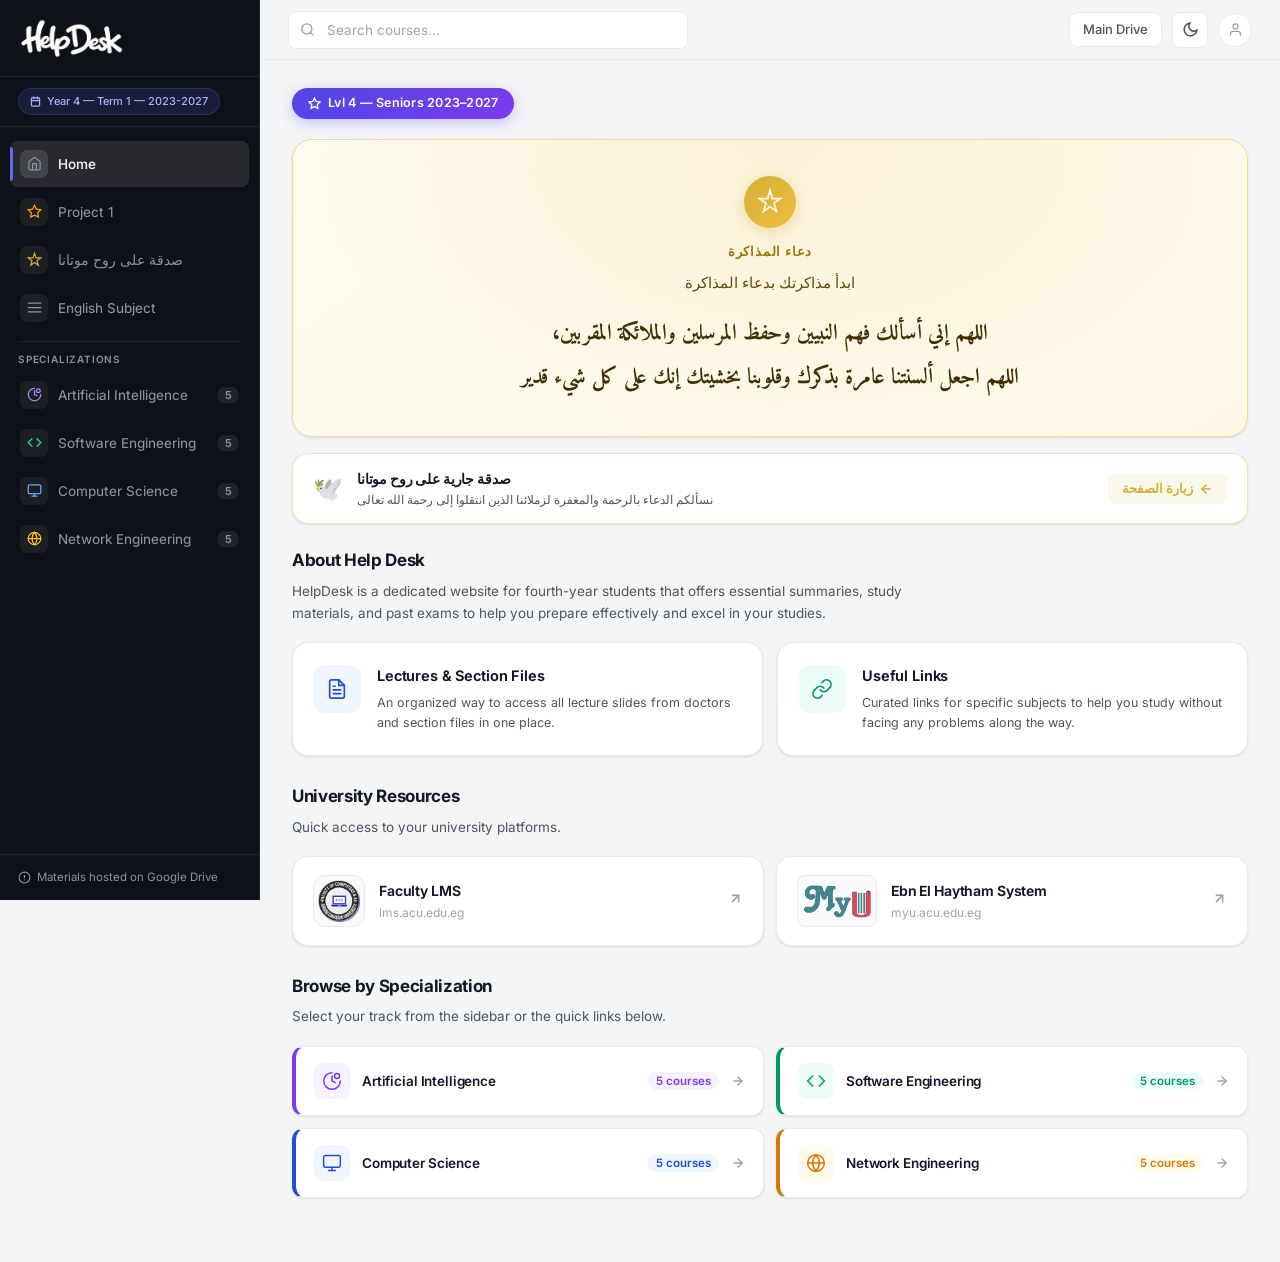
==== commit 693a43d9: "Add English subject page + Add Yousef El-Sayed to memorial page" ====
--- a/index.html
+++ b/index.html
@@ -49,6 +49,13 @@
           <svg width="15" height="15" viewBox="0 0 24 24" fill="none" stroke="currentColor" stroke-width="1.8" stroke-linecap="round"><path d="M12 2l2.4 7.4h7.6l-6.2 4.5 2.4 7.4-6.2-4.5-6.2 4.5 2.4-7.4-6.2-4.5h7.6z"/></svg>
         </span>
         صدقة على روح موتانا
+      </button>
+
+      <button class="nav-item nav-item-english" data-view="english">
+        <span class="nav-item-icon nav-eng">
+          <svg width="15" height="15" viewBox="0 0 24 24" fill="none" stroke="currentColor" stroke-width="2" stroke-linecap="round"><path d="M2 5h20M2 12h20M2 19h20"/><circle cx="8" cy="5" r="0"/></svg>
+        </span>
+        English Subject
       </button>
 
       <div class="nav-divider"></div>
@@ -316,6 +323,44 @@
           </a>
         </div>
 
+
+        <!-- Online Registration Form Card -->
+        <div class="proj-paper-card proj-form-card" style="margin-top:1rem;">
+          <div class="proj-paper-left">
+            <div class="proj-paper-icon" style="background:var(--clr-accent-soft,#ede9fe);color:var(--clr-accent,#7c3aed);">
+              <svg width="24" height="24" viewBox="0 0 24 24" fill="none" stroke="currentColor" stroke-width="1.8" stroke-linecap="round" stroke-linejoin="round">
+                <rect x="3" y="3" width="18" height="18" rx="2"/><line x1="8" y1="8" x2="16" y2="8"/><line x1="8" y1="12" x2="16" y2="12"/><line x1="8" y1="16" x2="12" y2="16"/>
+              </svg>
+            </div>
+            <div>
+              <h3 class="proj-paper-title" dir="rtl">فورم تسجيل مشروع التخرج</h3>
+              <p class="proj-paper-desc" dir="rtl" style="text-align:right;">
+                الغرض من هذا النموذج هو تسجيل أفكار مشاريع التخرج وفرق العمل والمشرف لكل مشروع.<br>
+                يقوم أحد أعضاء الفريق من الطلاب بتسجيل المقترح وأسماء الطلاب، والذين لا يقل عددهم عن ستة ولا يزيد عن سبعة، ولا يُعتد بالتسجيل إلا بعد موافقة المشرف.<br>
+                <strong>آخر موعد لملء هذا النموذج: يوم 27-9-2026 الساعة ١١ مساءً.</strong>
+              </p>
+            </div>
+          </div>
+          <a href="https://forms.cloud.microsoft/r/49E7mkVZpN" target="_blank" rel="noopener noreferrer" class="proj-paper-btn" style="background:var(--clr-accent,#7c3aed);border-color:var(--clr-accent,#7c3aed);">
+            <svg width="16" height="16" viewBox="0 0 24 24" fill="none" stroke="currentColor" stroke-width="2.2" stroke-linecap="round"><rect x="3" y="3" width="18" height="18" rx="2"/><line x1="8" y1="8" x2="16" y2="8"/><line x1="8" y1="12" x2="16" y2="12"/><line x1="8" y1="16" x2="12" y2="16"/></svg>
+            افتح النموذج
+            <svg width="14" height="14" viewBox="0 0 24 24" fill="none" stroke="currentColor" stroke-width="2.2" stroke-linecap="round"><line x1="7" y1="17" x2="17" y2="7"></line><polyline points="7 7 17 7 17 17"></polyline></svg>
+          </a>
+        </div>
+
+        <!-- Important Arabic Notes -->
+        <div class="proj-notes-box" dir="rtl" style="margin-top:1.5rem;background:var(--clr-warning-soft,#fffbeb);border:1.5px solid var(--clr-warning,#f59e0b);border-radius:12px;padding:1.25rem 1.5rem;">
+          <h3 style="margin:0 0 1rem;font-size:1rem;color:var(--clr-warning-dark,#b45309);display:flex;align-items:center;gap:.5rem;">
+            <svg width="18" height="18" viewBox="0 0 24 24" fill="none" stroke="currentColor" stroke-width="2" stroke-linecap="round"><path d="M10.29 3.86L1.82 18a2 2 0 001.71 3h16.94a2 2 0 001.71-3L13.71 3.86a2 2 0 00-3.42 0z"/><line x1="12" y1="9" x2="12" y2="13"/><line x1="12" y1="17" x2="12.01" y2="17"/></svg>
+            تنبيهات هامة
+          </h3>
+          <ol style="margin:0;padding-right:1.2rem;display:flex;flex-direction:column;gap:.75rem;line-height:1.8;color:var(--clr-text,#1e1e2e);font-size:.93rem;">
+            <li><strong>أولاً:</strong> إذا حدث أي تغيير خلال العام في اسم المشروع، يجب إخبار الباشمهندسة بسيمة فوراً بعد موافقة الدكتور المشرف على التغيير.</li>
+            <li><strong>ثانياً:</strong> تسليم أصل استمارة تسجيل المشروعات لأستاذ شادي في مكتبه، بدءاً من يوم الأحد <strong>27-9-2026</strong> إلى يوم الثلاثاء <strong>29-9-2026</strong>.</li>
+            <li><strong>ثالثاً:</strong> يجب المتابعة مع دكتور المشرف كل أسبوع، لأنه يوجد درجات على المتابعة الأسبوعية ومشاركة جميع أعضاء الفريق.</li>
+          </ol>
+        </div>
+
         <!-- Registration Instructions & Rules -->
         <div class="home-section-block">
           <h2 class="home-section-title">Registration Guidelines</h2>
@@ -351,6 +396,7 @@
         </div>
 
       </div><!-- /view-project1 -->
+
 
       <!-- ══════════════ MEMORIAL VIEW ══════════════ -->
       <div id="view-memorial" class="view">
@@ -423,6 +469,22 @@
               <div class="memorial-divider"></div>
               <p class="memorial-dua">
                 اللهم ارحم شبابه واغفر له، وثبته عند السؤال، واجعل عمله الصالح شفيعاً له، وصبّر أهله ومحبيه، واجمعه مع الصالحين والشهداء في جنات النعيم.
+              </p>
+            </div>
+          </div>
+
+          <!-- Student 4: Yousef -->
+          <div class="memorial-card">
+            <div class="memorial-avatar-wrap">
+              <img src="images/memorial/yousef.jpg" alt="يوسف السيد" class="memorial-avatar-img" />
+              <span class="memorial-badge" style="background:#92400e;color:#fff;">كلية بيزنس</span>
+            </div>
+            <div class="memorial-card-body">
+              <h3 class="memorial-name">يوسف السيد</h3>
+              <p class="memorial-faculty">كلية إدارة الأعمال</p>
+              <div class="memorial-divider"></div>
+              <p class="memorial-dua">
+                اللهم اغفر له وارحمه وعافه واعف عنه، وأكرم نزله، ووسّع مدخله، وأبدله داراً خيراً من داره وأهلاً خيراً من أهله، وأسكنه الفردوس الأعلى مع النبيين والصديقين والشهداء والصالحين.
               </p>
             </div>
           </div>
@@ -519,7 +581,123 @@
 
       </div><!-- /view-courses -->
 
-    </main>
+      <!-- ══════════════ ENGLISH VIEW ══════════════ -->
+      <div id="view-english" class="view">
+
+        <!-- Hero Banner -->
+        <div class="proj-hero" style="background:linear-gradient(135deg,#0f4c81,#1a73e8);">
+          <div class="proj-hero-left">
+            <div class="proj-hero-icon" style="background:rgba(255,255,255,.15);color:#fff;">
+              <svg width="28" height="28" viewBox="0 0 24 24" fill="none" stroke="currentColor" stroke-width="1.8" stroke-linecap="round"><path d="M2 5h20M2 10h20M6 15h12M9 20h6"/></svg>
+            </div>
+            <div>
+              <p class="proj-hero-eyebrow" style="color:rgba(255,255,255,.7);">Year 4 · Term 1 · General</p>
+              <h1 class="proj-hero-title" style="color:#fff;">English Subject</h1>
+              <p class="proj-hero-sub" style="color:rgba(255,255,255,.75);">تعليمات وإجراءات تسجيل مقرر اللغة الإنجليزية عند تعارض المواعيد</p>
+            </div>
+          </div>
+        </div>
+
+        <!-- Important Notice Card -->
+        <div class="proj-notes-box" dir="rtl" style="margin-top:1.5rem;background:var(--clr-info-soft,#eff6ff);border:1.5px solid #1a73e8;border-radius:14px;padding:1.4rem 1.6rem;">
+          <h3 style="margin:0 0 .85rem;font-size:1.05rem;color:#0f4c81;display:flex;align-items:center;gap:.55rem;">
+            <svg width="20" height="20" viewBox="0 0 24 24" fill="none" stroke="currentColor" stroke-width="2" stroke-linecap="round"><circle cx="12" cy="12" r="10"/><line x1="12" y1="8" x2="12" y2="12"/><line x1="12" y1="16" x2="12.01" y2="16"/></svg>
+            إعلان هام — قسم اللغة الإنجليزية
+          </h3>
+          <p style="margin:0;line-height:2;color:var(--clr-text,#1e1e2e);font-size:.95rem;">
+            في إطار الحرص على تيسير إجراءات تسجيل مقررات اللغة الإنجليزية للطلاب مع حالات تعارض المواعيد، وضمان حصر الطلبات ومراجعتها والتنسيق بشأنها مع الكليات المعنية.
+          </p>
+          <p style="margin:.75rem 0 0;line-height:2;color:var(--clr-text,#1e1e2e);font-size:.95rem;">
+            على الطلاب غير القادرين على تسجيل مقرر اللغة الإنجليزية بسبب <strong>تعارض موعد المقرر مع أحد المقررات الأخرى</strong>، مع ضرورة تسجيل مقرر اللغة الإنجليزية، اتباع الخطوات التالية:
+          </p>
+        </div>
+
+        <!-- Steps Grid -->
+        <div class="home-section-block" style="margin-top:1.75rem;">
+          <h2 class="home-section-title">خطوات التسجيل</h2>
+          <p class="home-section-desc">اتبع هذه الخطوات بالترتيب لضمان سرعة معالجة طلبك</p>
+        </div>
+
+        <div class="proj-rules-grid" style="grid-template-columns:repeat(auto-fill,minmax(260px,1fr));" dir="rtl">
+
+          <!-- Step 1 -->
+          <div class="proj-rule-card" style="border-top:3px solid #1a73e8;">
+            <div class="proj-rule-num" style="background:#1a73e8;">1</div>
+            <div class="proj-rule-body">
+              <h3 class="proj-rule-title">طباعة خطاب موافقة الكلية</h3>
+              <p class="proj-rule-text" style="line-height:1.9;">
+                يتم طباعة نموذج موافقة الكلية على تسجيل مقرر اللغة الإنجليزية مع كلية أخرى من خلال الرابط التالي:
+              </p>
+              <a href="https://drive.google.com/file/d/1SvkBhN_76GLs6VumX8ksVuyBNb6mhHvZ/view?usp=sharing"
+                 target="_blank" rel="noopener noreferrer"
+                 class="proj-paper-btn"
+                 style="margin-top:.85rem;display:inline-flex;font-size:.82rem;padding:.5rem 1rem;text-decoration:none;">
+                <img src="https://ssl.gstatic.com/images/branding/product/1x/drive_2020q4_32dp.png" alt="Drive" width="15" height="15" onerror="this.style.display='none'" />
+                تحميل النموذج
+                <svg width="13" height="13" viewBox="0 0 24 24" fill="none" stroke="currentColor" stroke-width="2.2" stroke-linecap="round"><line x1="7" y1="17" x2="17" y2="7"/><polyline points="7 7 17 7 17 17"/></svg>
+              </a>
+            </div>
+          </div>
+
+          <!-- Step 2 -->
+          <div class="proj-rule-card" style="border-top:3px solid #059669;">
+            <div class="proj-rule-num" style="background:#059669;">2</div>
+            <div class="proj-rule-body">
+              <h3 class="proj-rule-title">استكمال الخطاب واعتماده</h3>
+              <p class="proj-rule-text" style="line-height:1.9;">
+                يقوم الطالب باستكمال بيانات الخطاب، ثم الحصول على <strong>موافقة الكلية وختمها الرسمي</strong>.
+              </p>
+            </div>
+          </div>
+
+          <!-- Step 3 -->
+          <div class="proj-rule-card" style="border-top:3px solid #7c3aed;">
+            <div class="proj-rule-num" style="background:#7c3aed;">3</div>
+            <div class="proj-rule-body">
+              <h3 class="proj-rule-title">تسجيل البيانات ورفع المستند</h3>
+              <p class="proj-rule-text" style="line-height:1.9;">
+                يقوم الطالب باستكمال Form المواعيد المتاحة مع <strong>ضرورة رفع خطاب موافقة الكلية</strong> بعد توقيعه وختمه:
+              </p>
+              <a href="https://docs.google.com/forms/d/e/1FAIpQLSc4WNmEsDwckv3fTttM1GuhOB1Hl8943WAj_XxW_tuudnieFg/viewform?usp=publish-editor"
+                 target="_blank" rel="noopener noreferrer"
+                 class="proj-paper-btn"
+                 style="margin-top:.85rem;display:inline-flex;font-size:.82rem;padding:.5rem 1rem;text-decoration:none;background:#7c3aed;border-color:#7c3aed;">
+                <svg width="15" height="15" viewBox="0 0 24 24" fill="none" stroke="currentColor" stroke-width="2.2" stroke-linecap="round"><rect x="3" y="3" width="18" height="18" rx="2"/><line x1="8" y1="8" x2="16" y2="8"/><line x1="8" y1="12" x2="16" y2="12"/><line x1="8" y1="16" x2="12" y2="16"/></svg>
+                فتح النموذج
+                <svg width="13" height="13" viewBox="0 0 24 24" fill="none" stroke="currentColor" stroke-width="2.2" stroke-linecap="round"><line x1="7" y1="17" x2="17" y2="7"/><polyline points="7 7 17 7 17 17"/></svg>
+              </a>
+            </div>
+          </div>
+
+          <!-- Step 4 -->
+          <div class="proj-rule-card" style="border-top:3px solid #d97706;">
+            <div class="proj-rule-num" style="background:#d97706;">4</div>
+            <div class="proj-rule-body">
+              <h3 class="proj-rule-title">مراجعة الطلب وإبلاغ الطالب</h3>
+              <p class="proj-rule-text" style="line-height:1.9;">
+                بعد مراجعة قسم اللغة الإنجليزية للبيانات والخطاب، يتم التواصل مع الطالب والكلية لإبلاغ الطالب بالموعد المتاح، أو إبلاغه بعدم وجود موعد مناسب في حالة عدم توافره.
+              </p>
+            </div>
+          </div>
+
+        </div>
+
+        <!-- Warning Banner -->
+        <div class="proj-notes-box" dir="rtl" style="margin-top:1.75rem;background:var(--clr-warning-soft,#fffbeb);border:1.5px solid var(--clr-warning,#f59e0b);border-radius:14px;padding:1.25rem 1.5rem;">
+          <h3 style="margin:0 0 .75rem;font-size:1rem;color:var(--clr-warning-dark,#b45309);display:flex;align-items:center;gap:.5rem;">
+            <svg width="18" height="18" viewBox="0 0 24 24" fill="none" stroke="currentColor" stroke-width="2" stroke-linecap="round"><path d="M10.29 3.86L1.82 18a2 2 0 001.71 3h16.94a2 2 0 001.71-3L13.71 3.86a2 2 0 00-3.42 0z"/><line x1="12" y1="9" x2="12" y2="13"/><line x1="12" y1="17" x2="12.01" y2="17"/></svg>
+            ⚠️ تنبيه هام
+          </h3>
+          <p style="margin:0;line-height:2;color:var(--clr-text,#1e1e2e);font-size:.94rem;">
+            لا يُنظر في طلب تسجيل مقرر اللغة الإنجليزية مع كلية أخرى إلا بعد <strong>استيفاء خطاب موافقة الكلية وتوقيعه وختمه الرسمي ورفعه مع الطلب.</strong>
+          </p>
+          <p style="margin:.6rem 0 0;line-height:2;color:var(--clr-text,#1e1e2e);font-size:.94rem;">
+            يرجى الالتزام بالخطوات السابقة لضمان سرعة التعامل مع الطلبات.
+          </p>
+        </div>
+
+      </div><!-- /view-english -->
+
   </div>
 
   <!-- ═══════════ DRAWER ═══════════ -->
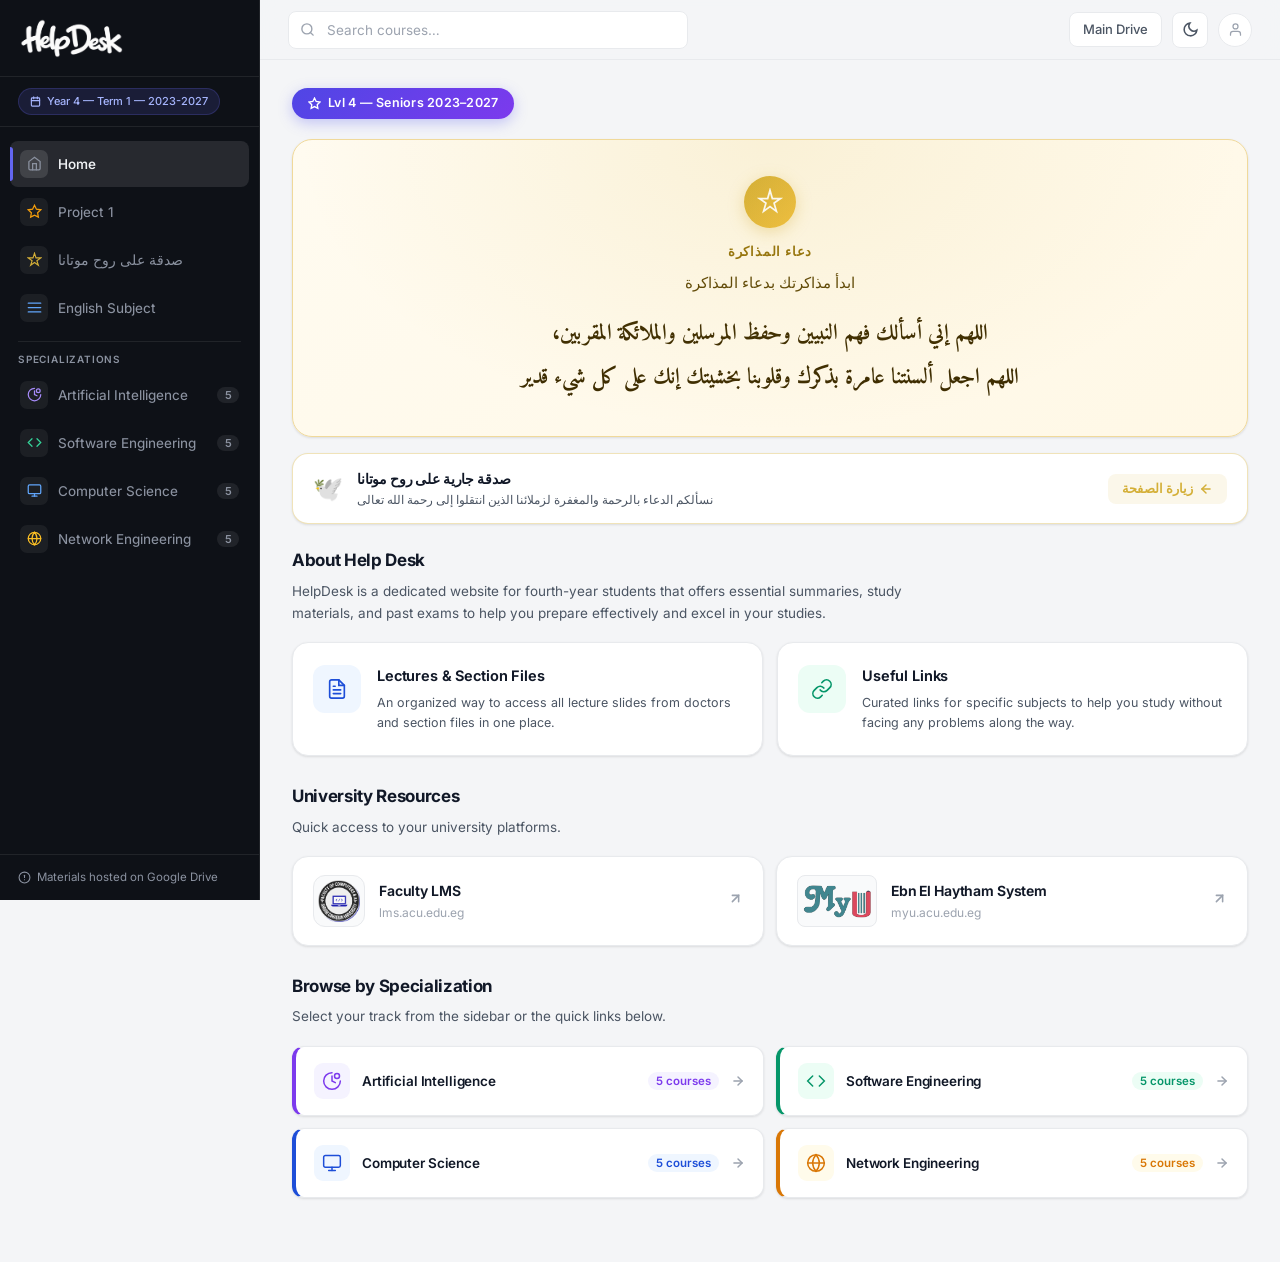
==== commit 75defea4: "Fix: English page hero colors overridden by light-mode CSS - add proj-hero--english class" ====
--- a/index.html
+++ b/index.html
@@ -585,15 +585,15 @@
       <div id="view-english" class="view">
 
         <!-- Hero Banner -->
-        <div class="proj-hero" style="background:linear-gradient(135deg,#0f4c81,#1a73e8);">
+        <div class="proj-hero proj-hero--english">
           <div class="proj-hero-left">
-            <div class="proj-hero-icon" style="background:rgba(255,255,255,.15);color:#fff;">
+            <div class="proj-hero-icon">
               <svg width="28" height="28" viewBox="0 0 24 24" fill="none" stroke="currentColor" stroke-width="1.8" stroke-linecap="round"><path d="M2 5h20M2 10h20M6 15h12M9 20h6"/></svg>
             </div>
             <div>
-              <p class="proj-hero-eyebrow" style="color:rgba(255,255,255,.7);">Year 4 · Term 1 · General</p>
-              <h1 class="proj-hero-title" style="color:#fff;">English Subject</h1>
-              <p class="proj-hero-sub" style="color:rgba(255,255,255,.75);">تعليمات وإجراءات تسجيل مقرر اللغة الإنجليزية عند تعارض المواعيد</p>
+              <p class="proj-hero-eyebrow">Year 4 · Term 1 · General</p>
+              <h1 class="proj-hero-title">English Subject</h1>
+              <p class="proj-hero-sub">تعليمات وإجراءات تسجيل مقرر اللغة الإنجليزية عند تعارض المواعيد</p>
             </div>
           </div>
         </div>
@@ -698,6 +698,7 @@
 
       </div><!-- /view-english -->
 
+    </main>
   </div>
 
   <!-- ═══════════ DRAWER ═══════════ -->
--- a/styles.css
+++ b/styles.css
@@ -436,6 +436,24 @@
   max-width: 440px;
 }
 [data-theme="light"] .proj-hero-sub { color: #78580a; }
+
+/* ─── ENGLISH HERO OVERRIDE (always blue) ────────────────── */
+.proj-hero--english,
+[data-theme="light"] .proj-hero--english {
+  background: linear-gradient(135deg, #0f4c81, #1a73e8) !important;
+  border-color: #1a73e8 !important;
+}
+[data-theme="light"] .proj-hero--english .proj-hero-eyebrow { color: rgba(255,255,255,.75) !important; }
+[data-theme="light"] .proj-hero--english .proj-hero-title   { color: #fff !important; }
+[data-theme="light"] .proj-hero--english .proj-hero-sub     { color: rgba(255,255,255,.75) !important; }
+.proj-hero--english .proj-hero-icon {
+  background: rgba(255,255,255,.15) !important;
+  color: #fff !important;
+  box-shadow: 0 4px 18px rgba(26,115,232,.35) !important;
+}
+
+/* English nav icon color */
+.nav-eng { color: #60a5fa; }
 
 .proj-drive-btn {
   display: inline-flex; align-items: center; gap: 8px;
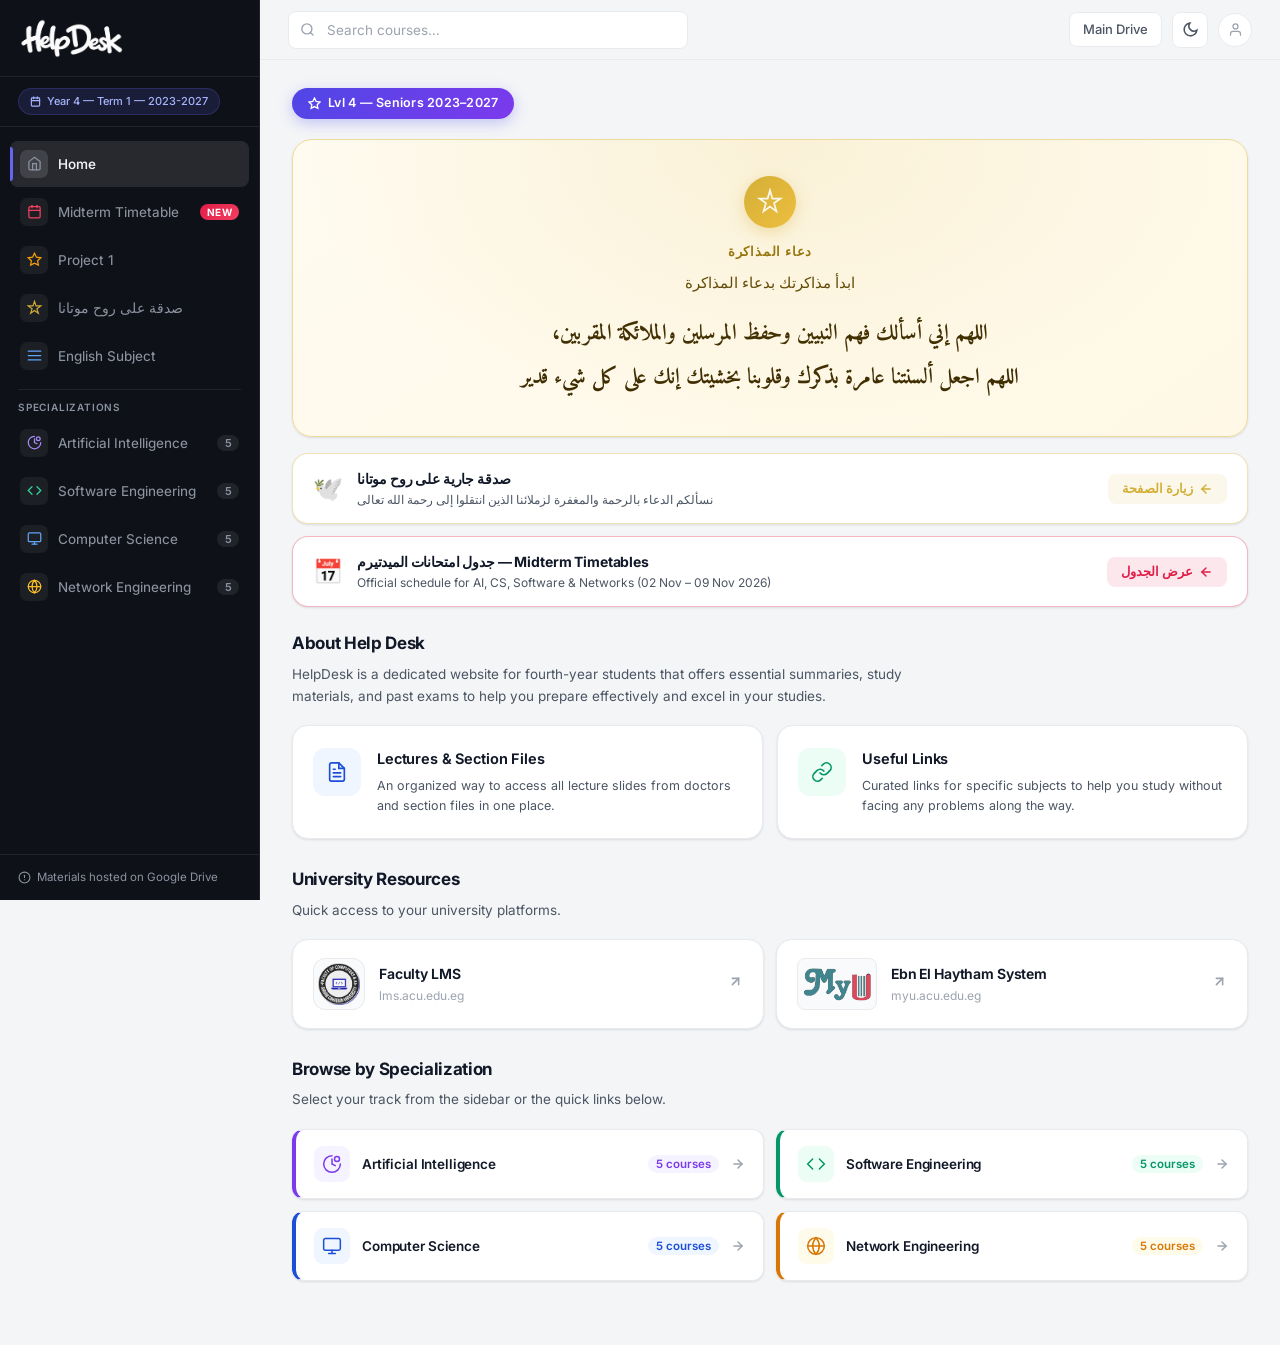
==== commit fa0a5399: "Add Midterm Timetables page and integrate view into sidebar and home page" ====
--- a/index.html
+++ b/index.html
@@ -9,6 +9,8 @@
   <link rel="preconnect" href="https://fonts.googleapis.com" />
   <link rel="preconnect" href="https://fonts.gstatic.com" crossorigin />
   <link href="https://fonts.googleapis.com/css2?family=Inter:ital,opsz,wght@0,14..32,300;0,14..32,400;0,14..32,500;0,14..32,600;0,14..32,700;0,14..32,800;1,14..32,400&family=Amiri:ital,wght@0,400;0,700;1,400&display=swap" rel="stylesheet" />
+  <link rel="stylesheet" href="https://cdnjs.cloudflare.com/ajax/libs/font-awesome/6.4.0/css/all.min.css" />
+  <script src="https://cdnjs.cloudflare.com/ajax/libs/html2canvas/1.4.1/html2canvas.min.js"></script>
   <link rel="stylesheet" href="styles.css" />
 </head>
 <body>
@@ -35,6 +37,14 @@
           <svg width="15" height="15" viewBox="0 0 24 24" fill="none" stroke="currentColor" stroke-width="2" stroke-linecap="round"><path d="M3 9l9-7 9 7v11a2 2 0 0 1-2 2H5a2 2 0 0 1-2-2z"/><polyline points="9 22 9 12 15 12 15 22"/></svg>
         </span>
         Home
+      </button>
+
+      <button class="nav-item nav-item-midterm" data-view="midterm">
+        <span class="nav-item-icon nav-midterm">
+          <svg width="15" height="15" viewBox="0 0 24 24" fill="none" stroke="currentColor" stroke-width="2" stroke-linecap="round"><rect x="3" y="4" width="18" height="18" rx="2"/><line x1="16" y1="2" x2="16" y2="6"/><line x1="8" y1="2" x2="8" y2="6"/><line x1="3" y1="10" x2="21" y2="10"/></svg>
+        </span>
+        Midterm Timetable
+        <span class="nav-item-badge-new">New</span>
       </button>
 
       <button class="nav-item nav-item-project" data-view="project1">
@@ -179,6 +189,21 @@
           </div>
           <span class="hmb-btn">
             زيارة الصفحة
+            <svg width="14" height="14" viewBox="0 0 24 24" fill="none" stroke="currentColor" stroke-width="2.5" stroke-linecap="round"><line x1="19" y1="12" x2="5" y2="12"></line><polyline points="12 19 5 12 12 5"></polyline></svg>
+          </span>
+        </div>
+
+        <!-- Midterm Callout Banner on Home -->
+        <div class="home-midterm-banner" id="homeMidtermBanner">
+          <div class="hmb-left">
+            <span class="hmb-icon">📅</span>
+            <div class="hmb-text">
+              <span class="hmb-title">جدول امتحانات الميدتيرم — Midterm Timetables</span>
+              <span class="hmb-sub">Official schedule for AI, CS, Software &amp; Networks (02 Nov – 09 Nov 2026)</span>
+            </div>
+          </div>
+          <span class="hmb-btn hmb-btn-midterm">
+            عرض الجدول
             <svg width="14" height="14" viewBox="0 0 24 24" fill="none" stroke="currentColor" stroke-width="2.5" stroke-linecap="round"><line x1="19" y1="12" x2="5" y2="12"></line><polyline points="12 19 5 12 12 5"></polyline></svg>
           </span>
         </div>
@@ -698,6 +723,127 @@
 
       </div><!-- /view-english -->
 
+      <!-- ══════════════ MIDTERM VIEW ══════════════ -->
+      <div id="view-midterm" class="view">
+        <div class="tt-container">
+
+          <!-- ── HERO HEADER & ACTIONS ── -->
+          <header class="tt-hero-header no-print">
+            <div class="tt-hero-top">
+              <div class="tt-brand-group">
+                <div class="tt-brand-icon">
+                  <i class="fa-solid fa-graduation-cap"></i>
+                </div>
+                <div>
+                  <h1 class="tt-brand-title">Ahram Canadian University</h1>
+                  <p class="tt-brand-sub">Faculty of Computer Science &amp; Artificial Intelligence</p>
+                </div>
+              </div>
+
+              <div class="tt-actions-group">
+                <button id="downloadBtn" onclick="downloadMidtermImage()" class="tt-btn">
+                  <i class="fa-solid fa-file-arrow-down" style="color:#f43f5e;"></i>
+                  <span>Save Image</span>
+                </button>
+                <button onclick="window.print()" class="tt-btn tt-btn-primary">
+                  <i class="fa-solid fa-print"></i>
+                  <span>Print Timetable</span>
+                </button>
+              </div>
+            </div>
+
+            <!-- Specialization Tabs (AI, CS, SWE, CNE only) -->
+            <nav class="tt-nav-bar" aria-label="Timetable Specialization Tabs">
+              <button onclick="switchMidtermTab('ai')" id="tab-ai" class="tt-tab-btn tab-ai active">
+                <i class="fa-solid fa-brain"></i><span>AI</span>
+              </button>
+              <button onclick="switchMidtermTab('cs')" id="tab-cs" class="tt-tab-btn tab-cs">
+                <i class="fa-solid fa-code"></i><span>Computer Science</span>
+              </button>
+              <button onclick="switchMidtermTab('swe')" id="tab-swe" class="tt-tab-btn tab-swe">
+                <i class="fa-solid fa-layer-group"></i><span>Software Eng.</span>
+              </button>
+              <button onclick="switchMidtermTab('cne')" id="tab-cne" class="tt-tab-btn tab-cne">
+                <i class="fa-solid fa-network-wired"></i><span>Networks (CNE)</span>
+              </button>
+            </nav>
+          </header>
+
+          <!-- ── QUICK STATS ── -->
+          <div class="tt-stats-grid no-print">
+            <div class="tt-stat-card">
+              <p class="tt-stat-lbl">Total Exams</p>
+              <p class="tt-stat-val">5 Courses</p>
+            </div>
+            <div class="tt-stat-card">
+              <p class="tt-stat-lbl">Duration</p>
+              <p class="tt-stat-val">1 Hour / Exam</p>
+            </div>
+            <div class="tt-stat-card">
+              <p class="tt-stat-lbl">Start Date</p>
+              <p class="tt-stat-val">02 Nov 2026</p>
+            </div>
+            <div class="tt-stat-card">
+              <p class="tt-stat-lbl">End Date</p>
+              <p class="tt-stat-val">09 Nov 2026</p>
+            </div>
+          </div>
+
+          <!-- ── TIMETABLE MAIN CARD ── -->
+          <article id="timetableCard" class="tt-card">
+
+            <div class="tt-card-header">
+              <div>
+                <p class="tt-card-eyebrow">Ahram Canadian University</p>
+                <h2 id="deptTitle" class="tt-card-title">Ahram Canadian University (AI) Midterm Timetable</h2>
+                <p class="tt-card-sub">Academic Year 2026/2027 • Fall Semester Midterm Examination</p>
+              </div>
+
+              <div class="tt-card-meta">
+                <div id="versionBadge" class="tt-spec-badge badge-ai-spec">
+                  <i class="fa-solid fa-graduation-cap"></i>
+                  <span>AI Specialization</span>
+                </div>
+                <div class="tt-slot-info">
+                  Exam Slot: <span class="tt-slot-highlight">1:00 PM – 2:00 PM</span>
+                </div>
+              </div>
+            </div>
+
+            <div class="tt-table-wrap">
+              <table class="tt-table">
+                <thead>
+                  <tr>
+                    <th scope="col" style="width: 50px;">#</th>
+                    <th scope="col" style="min-width: 170px;">Day &amp; Date</th>
+                    <th scope="col">Course / Subject</th>
+                    <th scope="col" style="text-align: center; width: 170px;">Timing</th>
+                  </tr>
+                </thead>
+                <tbody id="timetableBody"></tbody>
+              </table>
+            </div>
+
+            <div class="tt-card-footer">
+              <div>
+                <p class="tt-notice-title">Important Notice:</p>
+                <p>Please arrive at your assigned examination hall at least 15 minutes before 1:00 PM with your ACU Student ID card.</p>
+              </div>
+              <div class="tt-footer-badge">
+                <p>Ahram Canadian University</p>
+                <p>Faculty of CS &amp; AI</p>
+              </div>
+            </div>
+
+          </article>
+
+          <footer class="no-print" style="text-align: center; font-size: 12px; color: var(--muted); padding-top: 8px;">
+            <p>Prepared for ACU Students • Designed with precision for mobile, web &amp; high-res print</p>
+          </footer>
+
+        </div>
+      </div><!-- /view-midterm -->
+
     </main>
   </div>
 
@@ -743,6 +889,12 @@
     </div>
   </div>
 
+  <!-- ── TOAST NOTIFICATION ── -->
+  <div id="toastMessage" class="tt-toast no-print" role="alert" aria-live="polite">
+    <i class="fa-solid fa-circle-check"></i>
+    <span id="toastText">Action successful</span>
+  </div>
+
   <div class="sidebar-backdrop hidden" id="sidebarBackdrop"></div>
 
   <script src="data.js"></script>
--- a/styles.css
+++ b/styles.css
@@ -165,6 +165,14 @@
 .nav-item.active .nav-item-icon { background:rgba(255,255,255,.12); }
 .nav-ai { color:#a78bfa; } .nav-sw { color:#34d399; }
 .nav-cs { color:#60a5fa; } .nav-net { color:#fbbf24; }
+.nav-midterm { color:#f43f5e; }
+
+.nav-item-badge-new {
+  margin-left:auto; font-size:10px; font-weight:700;
+  background:linear-gradient(135deg,#e11d48,#f43f5e); color:#fff;
+  border-radius:20px; padding:2px 7px; text-align:center;
+  text-transform:uppercase; letter-spacing:.04em; line-height:1.2;
+}
 
 .nav-item-count {
   margin-left:auto; font-size:11px; font-weight:600;
@@ -644,7 +652,7 @@
   border-radius: var(--r-lg);
   padding: 14px 20px;
   margin-top: -12px;
-  margin-bottom: 24px;
+  margin-bottom: 12px;
   cursor: pointer;
   box-shadow: var(--sh-sm);
   transition: transform var(--ease), box-shadow var(--ease), border-color var(--ease), background .3s;
@@ -695,6 +703,51 @@
 .home-memorial-banner:hover .hmb-btn {
   background: #d4af37;
   color: #1a1400;
+}
+
+/* ─── HOME MIDTERM CALLOUT BANNER ────────────────────────── */
+.home-midterm-banner {
+  display: flex;
+  align-items: center;
+  justify-content: space-between;
+  gap: 16px;
+  background: var(--surface);
+  border: 1px solid rgba(225, 29, 72, .32);
+  border-radius: var(--r-lg);
+  padding: 14px 20px;
+  margin-top: 0;
+  margin-bottom: 24px;
+  cursor: pointer;
+  box-shadow: var(--sh-sm);
+  transition: transform var(--ease), box-shadow var(--ease), border-color var(--ease), background .3s;
+}
+.home-midterm-banner:hover {
+  transform: translateY(-2px);
+  box-shadow: 0 4px 16px rgba(225, 29, 72, .18);
+  border-color: #e11d48;
+}
+.hmb-btn-midterm {
+  color: #e11d48;
+  background: rgba(225, 29, 72, .1);
+}
+.home-midterm-banner:hover .hmb-btn-midterm {
+  background: #e11d48;
+  color: #ffffff;
+}
+[data-theme="dark"] .home-midterm-banner {
+  border-color: rgba(251, 113, 133, .28);
+}
+[data-theme="dark"] .home-midterm-banner:hover {
+  border-color: #fb7185;
+  box-shadow: 0 4px 16px rgba(251, 113, 133, .22);
+}
+[data-theme="dark"] .hmb-btn-midterm {
+  color: #fb7185;
+  background: rgba(251, 113, 133, .12);
+}
+[data-theme="dark"] .home-midterm-banner:hover .hmb-btn-midterm {
+  background: #f43f5e;
+  color: #ffffff;
 }
 
 /* ─── MEMORIAL PAGE HERO ─────────────────────────────────── */
@@ -912,7 +965,7 @@
   .memorial-hero { padding: 28px 20px; }
   .memorial-quran-verse { font-size: 20px; }
   .memorial-intro-text { font-size: 16px; }
-  .home-memorial-banner { flex-direction: column; align-items: flex-start; }
+  .home-memorial-banner, .home-midterm-banner { flex-direction: column; align-items: flex-start; }
   .hmb-btn { width: 100%; justify-content: center; }
 }
 
@@ -1139,3 +1192,596 @@
   .dua-arabic { font-size:18px; }
   .banner-stats { width:100%; justify-content:flex-start; }
 }
+
+/* ═══════════════════════════════════════════════════════════
+   MIDTERM TIMETABLE STYLES (Matching Help Desk UI)
+   ═══════════════════════════════════════════════════════════ */
+
+.tt-container {
+  max-width: 960px;
+  margin: 0 auto;
+  display: flex;
+  flex-direction: column;
+  gap: 24px;
+}
+
+/* ─── Hero Header ─── */
+.tt-hero-header {
+  display: flex;
+  flex-direction: column;
+  gap: 16px;
+  background: var(--surface);
+  border: 1px solid var(--border);
+  border-radius: var(--r-xl);
+  padding: 24px 28px;
+  box-shadow: var(--sh-sm);
+  transition: background .3s, border-color .3s;
+}
+
+.tt-hero-top {
+  display: flex;
+  flex-direction: column;
+  gap: 16px;
+}
+
+@media (min-width: 680px) {
+  .tt-hero-top {
+    flex-direction: row;
+    align-items: center;
+    justify-content: space-between;
+  }
+}
+
+.tt-brand-group {
+  display: flex;
+  align-items: center;
+  gap: 14px;
+}
+
+.tt-brand-icon {
+  width: 48px;
+  height: 48px;
+  border-radius: var(--r-md);
+  background: linear-gradient(135deg, #e11d48, #f43f5e);
+  display: flex;
+  align-items: center;
+  justify-content: center;
+  color: #fff;
+  font-size: 22px;
+  box-shadow: 0 4px 16px rgba(244, 63, 94, .28);
+  flex-shrink: 0;
+}
+
+.tt-brand-title {
+  font-size: 20px;
+  font-weight: 750;
+  color: var(--text);
+  letter-spacing: -.03em;
+  line-height: 1.25;
+}
+
+.tt-brand-sub {
+  font-size: 12.5px;
+  color: var(--text2);
+  font-weight: 500;
+  margin-top: 2px;
+}
+
+.tt-actions-group {
+  display: flex;
+  align-items: center;
+  gap: 10px;
+  flex-wrap: wrap;
+}
+
+.tt-btn {
+  display: inline-flex;
+  align-items: center;
+  gap: 8px;
+  padding: 9px 16px;
+  border-radius: var(--r-sm);
+  font-size: 13px;
+  font-weight: 600;
+  font-family: inherit;
+  cursor: pointer;
+  border: 1px solid var(--border);
+  background: var(--surface);
+  color: var(--text);
+  box-shadow: var(--sh-sm);
+  transition: all var(--ease);
+  text-decoration: none;
+}
+
+.tt-btn:hover {
+  background: var(--surface2);
+  border-color: #6366f1;
+  transform: translateY(-1px);
+}
+
+.tt-btn-primary {
+  background: #111827;
+  color: #ffffff;
+  border-color: #111827;
+  box-shadow: 0 2px 8px rgba(0, 0, 0, .15);
+}
+
+.tt-btn-primary:hover {
+  background: #1f2937;
+  border-color: #1f2937;
+  color: #ffffff;
+}
+
+[data-theme="dark"] .tt-btn-primary {
+  background: #f43f5e;
+  border-color: #f43f5e;
+  color: #ffffff;
+  box-shadow: 0 4px 14px rgba(244, 63, 94, .35);
+}
+
+[data-theme="dark"] .tt-btn-primary:hover {
+  background: #e11d48;
+  border-color: #e11d48;
+}
+
+/* ─── Specialization Tabs ─── */
+.tt-nav-bar {
+  display: flex;
+  flex-wrap: wrap;
+  gap: 8px;
+  padding: 6px;
+  background: var(--surface2);
+  border: 1px solid var(--border);
+  border-radius: var(--r-lg);
+}
+
+.tt-tab-btn {
+  flex: 1;
+  min-width: 140px;
+  display: flex;
+  align-items: center;
+  justify-content: center;
+  gap: 8px;
+  padding: 9px 14px;
+  border-radius: var(--r-md);
+  font-size: 13px;
+  font-weight: 600;
+  font-family: inherit;
+  color: var(--text2);
+  background: transparent;
+  border: 1px solid transparent;
+  cursor: pointer;
+  transition: all var(--ease);
+}
+
+.tt-tab-btn:hover {
+  color: var(--text);
+  background: rgba(255, 255, 255, .5);
+}
+
+[data-theme="dark"] .tt-tab-btn:hover {
+  background: rgba(255, 255, 255, .05);
+}
+
+.tt-tab-btn.active {
+  background: var(--surface);
+  color: var(--text);
+  border-color: var(--border);
+  box-shadow: var(--sh-sm);
+}
+
+.tt-tab-btn.active.tab-ai {
+  color: var(--ai-c);
+  border-color: var(--ai-b);
+}
+
+.tt-tab-btn.active.tab-cs {
+  color: var(--cs-c);
+  border-color: var(--cs-b);
+}
+
+.tt-tab-btn.active.tab-swe {
+  color: var(--sw-c);
+  border-color: var(--sw-b);
+}
+
+.tt-tab-btn.active.tab-cne {
+  color: var(--nt-c);
+  border-color: var(--nt-b);
+}
+
+/* ─── Stats Grid ─── */
+.tt-stats-grid {
+  display: grid;
+  grid-template-columns: repeat(2, 1fr);
+  gap: 12px;
+}
+
+@media (min-width: 640px) {
+  .tt-stats-grid {
+    grid-template-columns: repeat(4, 1fr);
+  }
+}
+
+.tt-stat-card {
+  background: var(--surface);
+  border: 1px solid var(--border);
+  border-radius: var(--r-md);
+  padding: 14px 16px;
+  box-shadow: var(--sh-sm);
+  transition: background .3s, border-color .3s;
+}
+
+.tt-stat-lbl {
+  font-size: 11.5px;
+  font-weight: 500;
+  color: var(--muted);
+  text-transform: uppercase;
+  letter-spacing: .04em;
+  margin-bottom: 3px;
+}
+
+.tt-stat-val {
+  font-size: 17px;
+  font-weight: 750;
+  color: var(--text);
+  letter-spacing: -.02em;
+}
+
+/* ─── Main Timetable Card ─── */
+.tt-card {
+  background: var(--surface);
+  border: 1px solid var(--border);
+  border-radius: var(--r-xl);
+  padding: 28px;
+  box-shadow: var(--sh-md);
+  transition: background .3s, border-color .3s;
+  position: relative;
+}
+
+.tt-card-header {
+  border-bottom: 1px solid var(--border2);
+  padding-bottom: 22px;
+  margin-bottom: 22px;
+  display: flex;
+  flex-direction: column;
+  gap: 14px;
+}
+
+@media (min-width: 640px) {
+  .tt-card-header {
+    flex-direction: row;
+    align-items: flex-start;
+    justify-content: space-between;
+  }
+}
+
+.tt-card-eyebrow {
+  font-size: 11px;
+  font-weight: 700;
+  text-transform: uppercase;
+  letter-spacing: .1em;
+  color: #e11d48;
+  margin-bottom: 4px;
+}
+
+[data-theme="dark"] .tt-card-eyebrow {
+  color: #fb7185;
+}
+
+.tt-card-title {
+  font-size: 22px;
+  font-weight: 800;
+  color: var(--text);
+  letter-spacing: -.03em;
+  line-height: 1.25;
+}
+
+.tt-card-sub {
+  font-size: 12.5px;
+  color: var(--text2);
+  margin-top: 4px;
+}
+
+.tt-card-meta {
+  display: flex;
+  flex-direction: row;
+  align-items: center;
+  gap: 10px;
+  flex-wrap: wrap;
+}
+
+@media (min-width: 640px) {
+  .tt-card-meta {
+    flex-direction: column;
+    align-items: flex-end;
+    gap: 6px;
+  }
+}
+
+.tt-spec-badge {
+  display: inline-flex;
+  align-items: center;
+  gap: 6px;
+  padding: 4px 12px;
+  border-radius: 20px;
+  font-size: 11.5px;
+  font-weight: 650;
+  letter-spacing: .02em;
+}
+
+.badge-ai-spec {
+  background: var(--ai-s);
+  color: var(--ai-c);
+  border: 1px solid var(--ai-b);
+}
+
+.badge-cs-spec {
+  background: var(--cs-s);
+  color: var(--cs-c);
+  border: 1px solid var(--cs-b);
+}
+
+.badge-swe-spec {
+  background: var(--sw-s);
+  color: var(--sw-c);
+  border: 1px solid var(--sw-b);
+}
+
+.badge-cne-spec {
+  background: var(--nt-s);
+  color: var(--nt-c);
+  border: 1px solid var(--nt-b);
+}
+
+.tt-slot-info {
+  font-size: 11.5px;
+  color: var(--muted);
+  font-weight: 500;
+}
+
+.tt-slot-highlight {
+  font-weight: 700;
+  color: var(--text);
+}
+
+/* ─── Table ─── */
+.tt-table-wrap {
+  overflow-x: auto;
+  border: 1px solid var(--border);
+  border-radius: var(--r-lg);
+  background: var(--surface);
+}
+
+.tt-table {
+  width: 100%;
+  border-collapse: collapse;
+  text-align: left;
+  font-size: 13.5px;
+}
+
+.tt-table thead tr {
+  background: var(--surface2);
+  border-bottom: 1px solid var(--border);
+}
+
+.tt-table th {
+  padding: 12px 18px;
+  font-size: 11px;
+  font-weight: 700;
+  letter-spacing: .06em;
+  text-transform: uppercase;
+  color: var(--muted);
+}
+
+.tt-table tbody tr {
+  border-bottom: 1px solid var(--border2);
+  transition: background var(--ease);
+}
+
+.tt-table tbody tr:last-child {
+  border-bottom: none;
+}
+
+.tt-table tbody tr:hover {
+  background: var(--surface2);
+}
+
+.tt-table td {
+  padding: 16px 18px;
+  color: var(--text);
+  vertical-align: middle;
+}
+
+.tt-idx {
+  font-family: ui-monospace, SFMono-Regular, Menlo, Monaco, Consolas, monospace;
+  font-size: 12px;
+  font-weight: 600;
+  color: var(--muted);
+}
+
+.tt-date-group {
+  display: flex;
+  align-items: center;
+  gap: 10px;
+}
+
+.tt-date-icon {
+  width: 30px;
+  height: 30px;
+  border-radius: var(--r-sm);
+  background: var(--surface2);
+  border: 1px solid var(--border);
+  display: flex;
+  align-items: center;
+  justify-content: center;
+  color: var(--text2);
+  font-size: 12px;
+  flex-shrink: 0;
+}
+
+.tt-date-val {
+  font-weight: 700;
+  color: var(--text);
+  display: block;
+}
+
+.tt-date-day {
+  font-size: 12px;
+  color: var(--text2);
+}
+
+.tt-course-title {
+  font-size: 14.5px;
+  font-weight: 650;
+  color: var(--text);
+  letter-spacing: -.01em;
+}
+
+.tt-time-badge {
+  display: inline-flex;
+  align-items: center;
+  gap: 6px;
+  padding: 5px 12px;
+  border-radius: var(--r-sm);
+  font-size: 12px;
+  font-weight: 600;
+  background: var(--surface2);
+  border: 1px solid var(--border);
+  color: var(--text);
+  white-space: nowrap;
+}
+
+.tt-time-badge i {
+  color: var(--muted);
+  font-size: 11px;
+}
+
+/* ─── Card Footer / Notice ─── */
+.tt-card-footer {
+  margin-top: 24px;
+  padding-top: 18px;
+  border-top: 1px solid var(--border2);
+  display: flex;
+  flex-direction: column;
+  gap: 12px;
+  font-size: 12px;
+  color: var(--text2);
+}
+
+@media (min-width: 640px) {
+  .tt-card-footer {
+    flex-direction: row;
+    align-items: center;
+    justify-content: space-between;
+  }
+}
+
+.tt-notice-title {
+  font-weight: 700;
+  color: var(--text);
+  margin-bottom: 2px;
+}
+
+.tt-footer-badge {
+  color: var(--muted);
+  font-weight: 500;
+}
+
+@media (min-width: 640px) {
+  .tt-footer-badge {
+    text-align: right;
+  }
+}
+
+/* ─── Toast Notification ─── */
+.tt-toast {
+  position: fixed;
+  bottom: 24px;
+  right: 24px;
+  z-index: 500;
+  transform: translateY(100px);
+  opacity: 0;
+  transition: all .3s cubic-bezier(.4, 0, .2, 1);
+  background: #111827;
+  color: #ffffff;
+  padding: 12px 18px;
+  border-radius: var(--r-md);
+  font-size: 13.5px;
+  font-weight: 500;
+  box-shadow: var(--sh-lg);
+  display: flex;
+  align-items: center;
+  gap: 10px;
+  pointer-events: none;
+}
+
+[data-theme="dark"] .tt-toast {
+  background: #1e2433;
+  border: 1px solid #2f384c;
+}
+
+.tt-toast.show {
+  transform: translateY(0);
+  opacity: 1;
+  pointer-events: auto;
+}
+
+.tt-toast i {
+  color: #10b981;
+}
+
+/* ─── Image Export Mode (Clean 1000px light card) ─── */
+.exporting {
+  width: 1000px !important;
+  max-width: 1000px !important;
+  margin: 0 !important;
+  border-radius: 0 !important;
+  box-shadow: none !important;
+  border: 1px solid #e2e8f0 !important;
+  padding: 40px !important;
+  background: #ffffff !important;
+  color: #0f172a !important;
+}
+
+.exporting .overflow-x-auto,
+.exporting .tt-table-wrap {
+  overflow: visible !important;
+}
+
+.exporting td, .exporting th {
+  white-space: nowrap !important;
+}
+
+.exporting td.tt-course-cell {
+  white-space: normal !important;
+}
+
+/* ─── Print Styles ─── */
+@media print {
+  body {
+    background: #fff !important;
+    color: #000 !important;
+    font-size: 11pt;
+  }
+  .no-print, .sidebar, .topbar, .tt-hero-header, .tt-nav-bar, .tt-stats-grid, .sidebar-backdrop, .drawer-overlay {
+    display: none !important;
+  }
+  .main-wrapper {
+    margin: 0 !important;
+  }
+  .page-content {
+    padding: 0 !important;
+  }
+  .tt-card {
+    box-shadow: none !important;
+    border: 1px solid #cbd5e1 !important;
+    padding: 24px !important;
+    width: 100% !important;
+    max-width: 100% !important;
+  }
+  @page {
+    margin: 1.2cm;
+    size: auto;
+  }
+}
+
